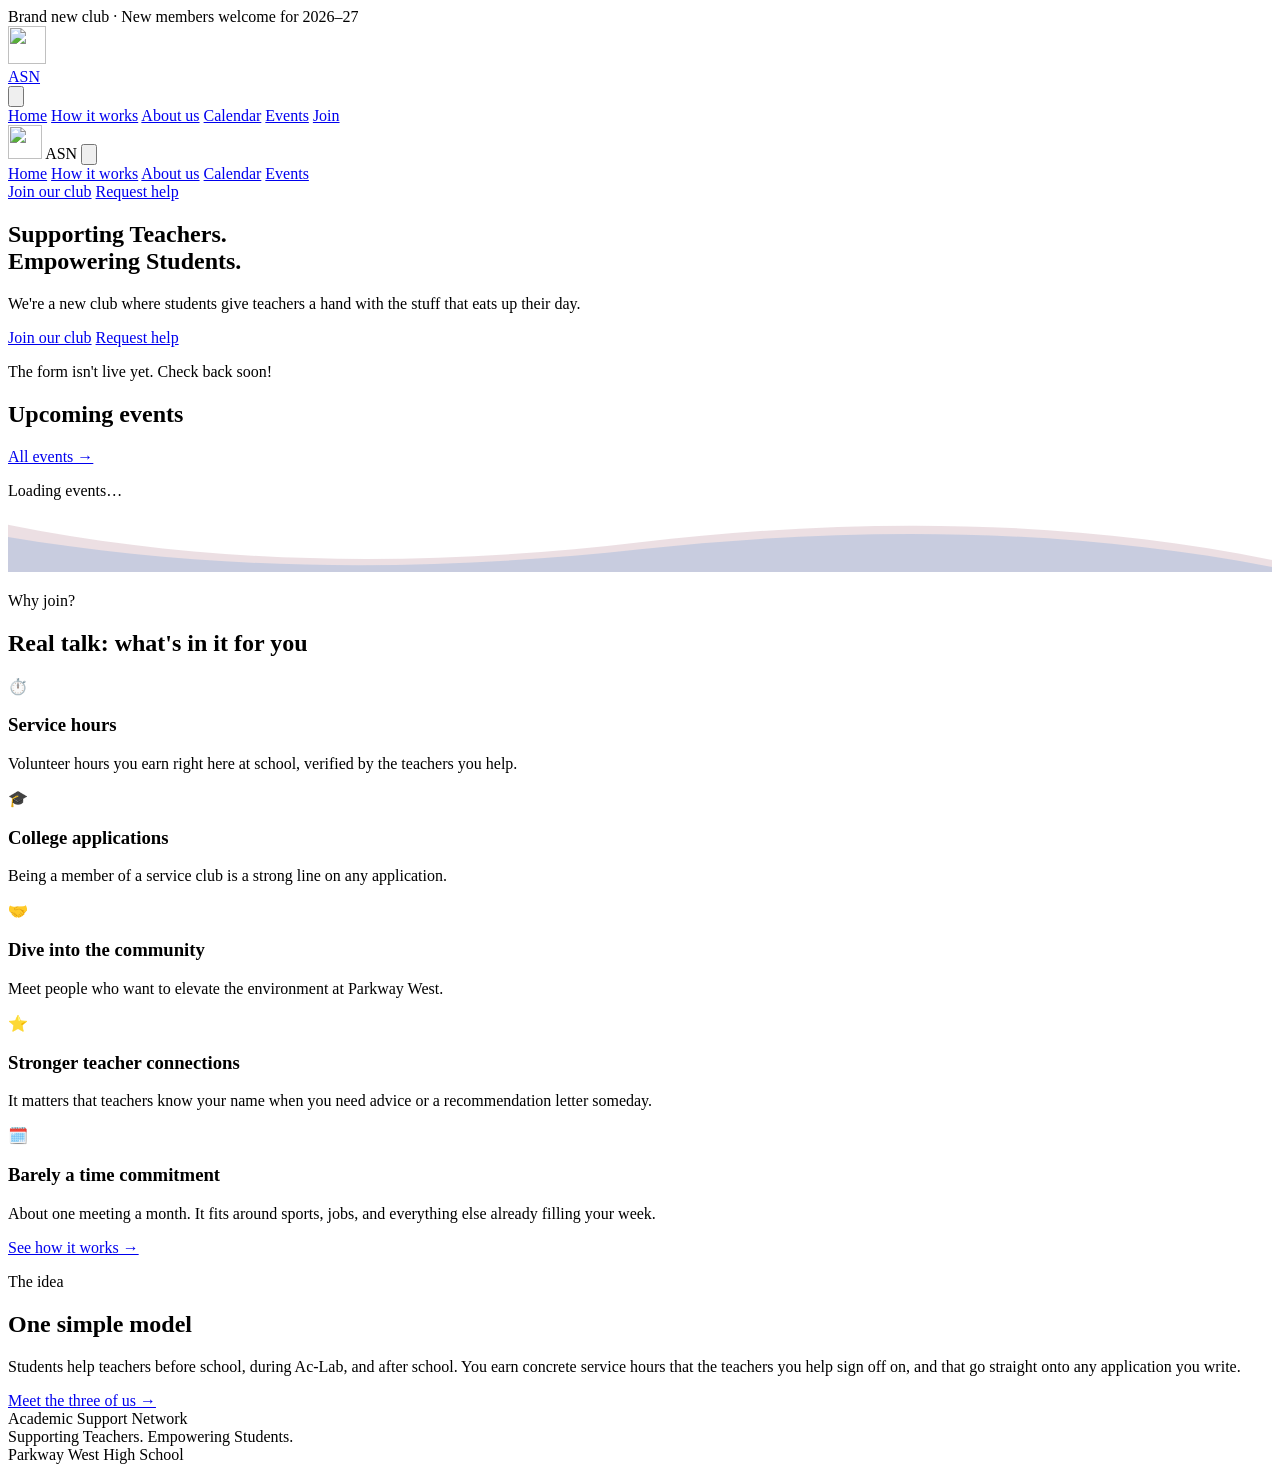
==== index.html @ 444dbb71 "Update index.html" ====
<!DOCTYPE html>
<html lang="en">
<head>
<meta charset="UTF-8">
<meta name="viewport" content="width=device-width, initial-scale=1.0">
<title>ASN — Academic Support Network | Parkway West</title>
<meta name="description" content="ASN is a new student-run club at Parkway West. Help teachers out, earn verified service hours, and build positive relationships with teachers.">
<link rel="icon" type="image/png" href="asn-logo.png">
<link rel="preconnect" href="https://fonts.googleapis.com">
<link rel="preconnect" href="https://fonts.gstatic.com" crossorigin>
<link href="https://fonts.googleapis.com/css2?family=Graduate&family=Public+Sans:ital,wght@0,400;0,500;0,600;0,700;0,800;1,400&display=swap" rel="stylesheet">
<link rel="stylesheet" href="style.css">
<script>document.documentElement.classList.add('js');</script>
<script src="links.js?v=3" defer></script>
<script src="nav.js?v=3" defer></script>
<script src="events.js?v=3" defer></script>
</head>
<body>

<!-- Top Announcement Ribbon -->
<div class="ribbon" role="region" aria-label="Announcement">
  <div class="ribbon-inner">
    <span class="ribbon-text">Brand new club · New members welcome for 2026–27</span>
  </div>
</div>

<!-- Main Header / Navigation -->
<header class="nav">
  <div class="nav-inner">
    <a class="nav-brand" href="/" aria-label="Academic Support Network home">
      <img src="asn-logo.png" alt="" width="38" height="38">
      <div class="brand-text">
        <span class="brand-acronym">ASN</span>
      </div>
    </a>

    <button class="nav-toggle" data-menu-toggle aria-expanded="false" aria-controls="nav-sheet" aria-label="Open menu">
      <svg viewBox="0 0 24 24" fill="none" stroke="currentColor" stroke-width="2" stroke-linecap="round" aria-hidden="true">
        <line x1="3" y1="6" x2="21" y2="6"></line>
        <line x1="3" y1="12" x2="21" y2="12"></line>
        <line x1="3" y1="18" x2="21" y2="18"></line>
      </svg>
    </button>

    <nav class="nav-links" aria-label="Main navigation">
      <a href="/" class="active">Home</a>
      <a href="/ASN/how-it-works">How it works</a>
      <a href="/ASN/about">About us</a>
      <a href="/ASN/calendar">Calendar</a>
      <a href="/ASN/events">Events</a>
      <a class="nav-cta" href="#" data-form="join">Join</a>
    </nav>
  </div>
</header>

<!-- Mobile slide-in menu -->
<div class="nav-scrim" data-menu-scrim></div>
<aside class="nav-sheet" id="nav-sheet" data-menu-sheet aria-hidden="true" aria-label="Menu">
  <div class="nav-sheet-head">
    <span class="nav-brand" aria-hidden="true">
      <img src="asn-logo.png" alt="" width="34" height="34">
      <span class="brand-acronym">ASN</span>
    </span>
    <button class="nav-sheet-close" data-menu-close aria-label="Close menu">
      <svg viewBox="0 0 24 24" fill="none" stroke="currentColor" stroke-width="2" stroke-linecap="round" aria-hidden="true">
        <line x1="18" y1="6" x2="6" y2="18"></line>
        <line x1="6" y1="6" x2="18" y2="18"></line>
      </svg>
    </button>
  </div>
  <div class="nav-sheet-divider"></div>
  <nav class="nav-sheet-links" aria-label="Mobile navigation">
    <a href="/" class="active">Home</a>
    <a href="/ASN/how-it-works">How it works</a>
    <a href="/ASN/about">About us</a>
    <a href="/ASN/calendar">Calendar</a>
    <a href="/ASN/events">Events</a>
  </nav>
  <div class="nav-sheet-cta">
    <a class="btn btn-primary" href="#" data-form="join">Join our club</a>
    <a class="btn btn-secondary" href="#" data-form="request">Request help</a>
  </div>
</aside>

<main>

  <!-- ================= HERO ================= -->
  <section class="hero">
    <div class="hero-container">
      <h1 class="display" data-reveal>Supporting Teachers.<br><span class="l2">Empowering Students.</span></h1>
      <p class="sub" data-reveal>
        We're a new club where students give teachers a hand with the stuff that
        eats up their day.
      </p>
      <div data-reveal>
        <div class="btn-row">
          <a class="btn btn-primary" href="#" data-form="join">Join our club</a>
          <a class="btn btn-secondary" href="#" data-form="request">Request help</a>
        </div>
        <p class="form-note" aria-live="polite">The form isn't live yet. Check back soon!</p>
      </div>

      <!-- ================= UPCOMING EVENTS ================= -->
      <div class="upcoming" data-reveal>
        <div class="upcoming-head">
          <h2>Upcoming events</h2>
          <a class="upcoming-all" href="/ASN/events">All events &rarr;</a>
        </div>
        <div id="upcomingEvents">
          <p class="upcoming-empty">Loading events…</p>
        </div>
      </div>
    </div>
  </section>

  <svg class="horn-divider" viewBox="0 0 1440 64" preserveAspectRatio="none" aria-hidden="true">
    <path d="M0,10 C240,58 480,58 720,30 C960,2 1200,2 1440,50 L1440,64 L0,64 Z" fill="#7B1E3A" opacity="0.14"/>
    <path d="M0,24 C240,64 480,64 720,38 C960,12 1200,12 1440,58 L1440,64 L0,64 Z" fill="#85A9D6" opacity="0.35"/>
  </svg>

  <!-- ================= WHY JOIN ================= -->
  <section id="why-join" class="section-padded">
    <div class="wrap">
      <div class="section-header" data-reveal>
        <p class="section-label">Why join?</p>
        <h2>Real talk: what's in it for you</h2>
      </div>
      <div class="card-grid" data-reveal-group>
        <div class="card" data-reveal>
          <div class="card-icon" aria-hidden="true">⏱️</div>
          <h3>Service hours</h3>
          <p>Volunteer hours you earn right here at school, verified by the teachers you help.</p>
        </div>
        <div class="card" data-reveal>
          <div class="card-icon" aria-hidden="true">🎓</div>
          <h3>College applications</h3>
          <p>Being a member of a service club is a strong line on any application.</p>
        </div>
        <div class="card" data-reveal>
          <div class="card-icon" aria-hidden="true">🤝</div>
          <h3>Dive into the community</h3>
          <p>Meet people who want to elevate the environment at Parkway West.</p>
        </div>
        <div class="card" data-reveal>
          <div class="card-icon" aria-hidden="true">⭐</div>
          <h3>Stronger teacher connections</h3>
          <p>It matters that teachers know your name when you need advice or a recommendation letter someday.</p>
        </div>
        <div class="card" data-reveal>
          <div class="card-icon" aria-hidden="true">🗓️</div>
          <h3>Barely a time commitment</h3>
          <p>About one meeting a month. It fits around sports, jobs, and everything else already filling your week.</p>
        </div>
      </div>
      <div class="center-action" data-reveal>
        <a class="more-link" href="/ASN/how-it-works">See how it works &rarr;</a>
      </div>
    </div>
  </section>

  <!-- ================= QUICK ABOUT ================= -->
  <section class="network">
    <div class="wrap network-content" data-reveal>
      <p class="section-label light">The idea</p>
      <h2>One simple model</h2>
      <p class="section-intro">
        Students help teachers before school, during Ac-Lab, and after school.
        You earn concrete service hours that the teachers you help sign off on,
        and that go straight onto any application you write.
      </p>
      <a class="more-link light-link" href="/ASN/about">Meet the three of us &rarr;</a>
    </div>
  </section>

</main>

<footer>
  <div class="wrap footer-wrap">
    <div>
      <div class="brand">Academic Support Network</div>
      <div class="tagline">Supporting Teachers. Empowering Students.</div>
    </div>
    <div class="footer-meta">Parkway West High School</div>
  </div>
</footer>

</body>
</html>
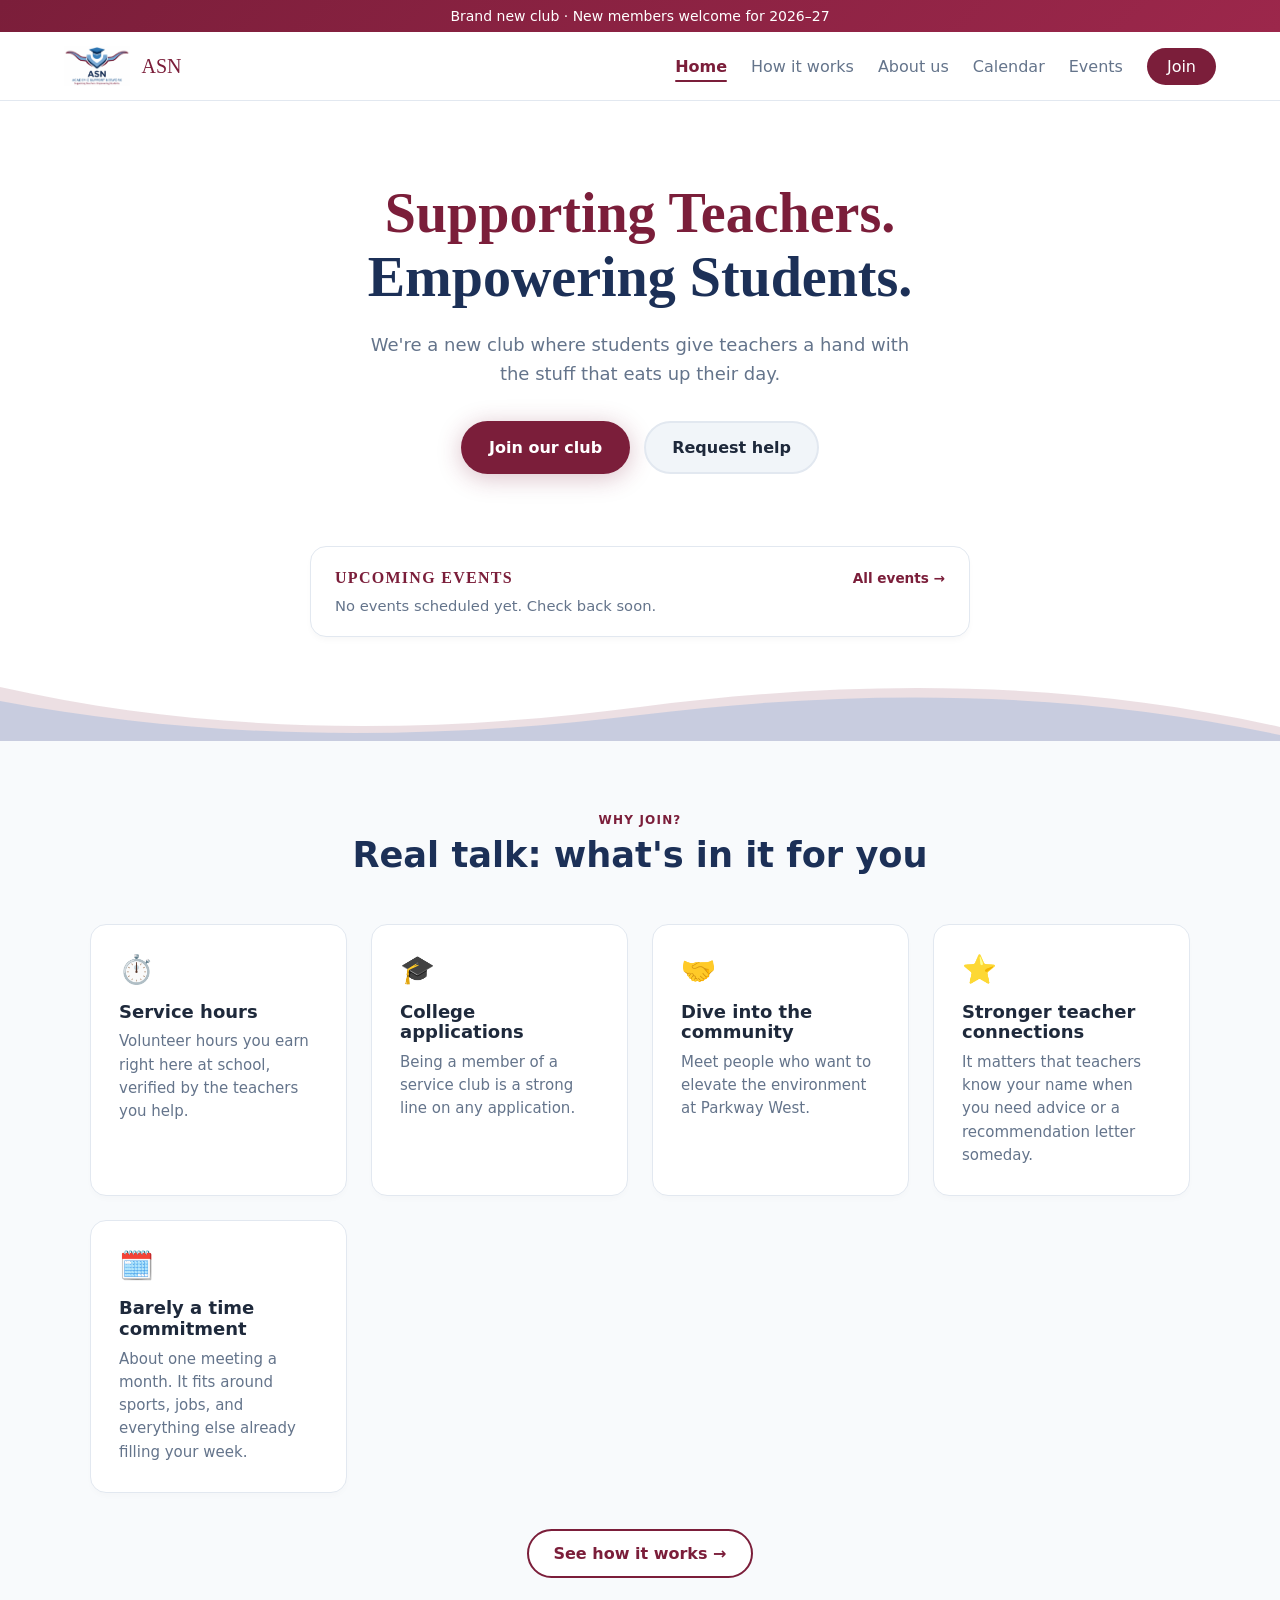
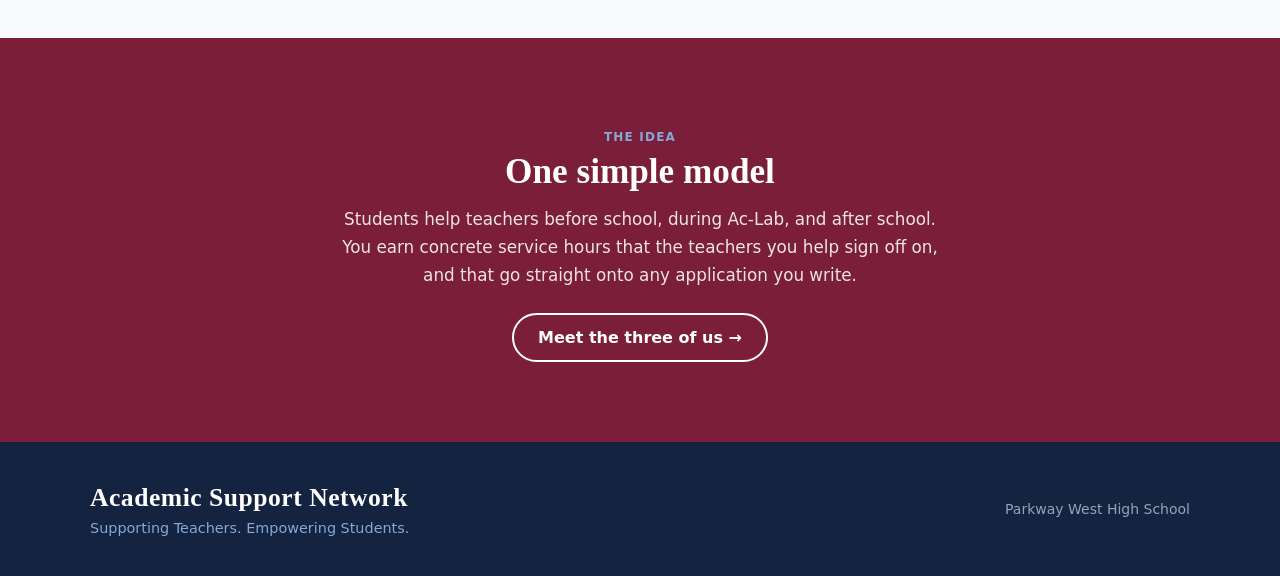
==== commit 4e168126: "Update index.html" ====
--- a/index.html
+++ b/index.html
@@ -1,4 +1,4 @@
-<!DOCTYPE html>
+<!DOCTYPE html> 
 <html lang="en">
 <head>
 <meta charset="UTF-8">
--- a/style.css
+++ b/style.css
@@ -0,0 +1,1209 @@
+/* ==========================================================================
+   ASN — Academic Support Network
+   Shared stylesheet for index / how-it-works / about / calendar
+   ========================================================================== */
+
+:root {
+  --primary: #7B1E3A;
+  --primary-hover: #62172e;
+  --navy: #1C3057;
+  --navy-deep: #14233F;
+  --accent-blue: #85A9D6;
+  --accent-soft: #E3ECF7;
+  --bg-subtle: #f8fafc;
+  --text-main: #1e293b;
+  --text-muted: #64748b;
+  --border-color: #e2e8f0;
+  --radius-lg: 16px;
+  --radius-md: 12px;
+
+  /* Motion — borrowed from the reference design */
+  --ease-out-soft: cubic-bezier(0.22, 1, 0.36, 1);
+  --ease-in-sharp: cubic-bezier(0.55, 0, 1, 0.45);
+}
+
+* { box-sizing: border-box; }
+
+html { scroll-behavior: smooth; }
+
+body {
+  font-family: 'Public Sans', system-ui, sans-serif;
+  color: var(--text-main);
+  background-color: #ffffff;
+  margin: 0;
+  -webkit-font-smoothing: antialiased;
+}
+
+body.menu-open { overflow: hidden; }
+
+h1, h2, h3 { line-height: 1.15; }
+
+a { color: var(--primary); }
+
+:focus-visible {
+  outline: 3px solid var(--accent-blue);
+  outline-offset: 3px;
+  border-radius: 4px;
+}
+
+.wrap {
+  max-width: 1100px;
+  margin: 0 auto;
+}
+
+/* ==========================================================================
+   Reveal-on-scroll motion system
+   Elements fade up 28px on entry, easing and stagger taken from the reference.
+   Only active when JS is on; disabled entirely under reduced-motion.
+   ========================================================================== */
+
+/* Reveal runs as an animation rather than a transition so that, once it
+   finishes, `transform` is released back to the element — otherwise this
+   rule outranks `.card:hover` and the hover lift silently stops working. */
+.js [data-reveal] { opacity: 0; }
+
+.js [data-reveal].is-visible {
+  animation: asn-reveal 0.6s var(--ease-out-soft) var(--reveal-delay, 0s) both;
+}
+
+/* Settled state: no animation, no transform, hover is free again */
+.js [data-reveal].reveal-done {
+  opacity: 1;
+  animation: none;
+}
+
+@keyframes asn-reveal {
+  from { opacity: 0; transform: translateY(28px); }
+  to   { opacity: 1; transform: translateY(0); }
+}
+
+/* Stagger children of a grid or lane group */
+.js [data-reveal-group] > *:nth-child(1) { --reveal-delay: 0s; }
+.js [data-reveal-group] > *:nth-child(2) { --reveal-delay: 0.09s; }
+.js [data-reveal-group] > *:nth-child(3) { --reveal-delay: 0.18s; }
+.js [data-reveal-group] > *:nth-child(4) { --reveal-delay: 0.27s; }
+
+/* Hero uses the reference's slower 0.15s stagger */
+.js .hero [data-reveal]:nth-child(1) { --reveal-delay: 0s; }
+.js .hero [data-reveal]:nth-child(2) { --reveal-delay: 0.15s; }
+.js .hero [data-reveal]:nth-child(3) { --reveal-delay: 0.3s; }
+.js .hero [data-reveal]:nth-child(4) { --reveal-delay: 0.45s; }
+
+@media (prefers-reduced-motion: reduce) {
+  html { scroll-behavior: auto; }
+  .js [data-reveal],
+  .js [data-reveal].is-visible,
+  .js [data-reveal].reveal-done {
+    opacity: 1;
+    transform: none;
+    animation: none;
+  }
+  *, *::before, *::after {
+    animation-duration: 0.001ms !important;
+    animation-iteration-count: 1 !important;
+    transition-duration: 0.001ms !important;
+  }
+}
+
+/* ==========================================================================
+   Announcement ribbon
+   ========================================================================== */
+
+.ribbon {
+  background: linear-gradient(135deg, var(--primary), #9c274b);
+  color: #fff;
+  font-size: 0.875rem;
+  font-weight: 500;
+  text-align: center;
+  padding: 8px 16px;
+}
+.ribbon-inner {
+  max-width: 1100px;
+  margin: 0 auto;
+}
+.ribbon-text { display: inline-block; }
+.ribbon-badge {
+  background: rgba(255, 255, 255, 0.2);
+  padding: 2px 8px;
+  border-radius: 20px;
+  font-size: 0.75rem;
+  margin-right: 6px;
+  text-transform: uppercase;
+  letter-spacing: 0.05em;
+}
+
+/* ==========================================================================
+   Sticky glass nav
+   ========================================================================== */
+
+.nav {
+  position: sticky;
+  top: 0;
+  z-index: 100;
+  background: rgba(255, 255, 255, 0.9);
+  backdrop-filter: blur(12px);
+  border-bottom: 1px solid var(--border-color);
+}
+.nav-inner {
+  max-width: 1200px;
+  margin: 0 auto;
+  padding: 14px 24px;
+  display: flex;
+  align-items: center;
+  justify-content: space-between;
+  gap: 16px;
+}
+.nav-brand {
+  display: flex;
+  align-items: center;
+  gap: 12px;
+  text-decoration: none;
+  font-family: 'Graduate', serif;
+  color: var(--primary);
+  font-size: 1.25rem;
+}
+.nav-brand img {
+  height: 40px;
+  width: auto;
+  mix-blend-mode: multiply;
+}
+.brand-text { display: flex; flex-direction: column; line-height: 1; }
+.brand-acronym { font-family: 'Graduate', serif; font-size: 1.25rem; }
+
+.nav-links {
+  display: flex;
+  align-items: center;
+  gap: 24px;
+}
+.nav-links a {
+  color: var(--text-muted);
+  text-decoration: none;
+  font-weight: 500;
+  transition: color 0.2s ease;
+}
+.nav-links a:hover { color: var(--primary); }
+
+/* Current page indicator */
+.nav-links a.active {
+  color: var(--primary);
+  font-weight: 700;
+  position: relative;
+}
+.nav-links a.active::after {
+  content: "";
+  position: absolute;
+  left: 0;
+  right: 0;
+  bottom: -6px;
+  height: 2px;
+  border-radius: 2px;
+  background: var(--primary);
+}
+
+.nav-cta {
+  background: var(--primary);
+  color: #fff !important;
+  padding: 9px 20px;
+  border-radius: 50px;
+  text-decoration: none;
+  font-weight: 600;
+  transition: transform 0.18s var(--ease-out-soft), box-shadow 0.18s ease, filter 0.18s ease;
+}
+.nav-cta:hover {
+  transform: scale(1.04);
+  filter: brightness(1.08);
+  box-shadow: 0 4px 18px rgba(123, 30, 58, 0.28);
+}
+.nav-cta:active { transform: scale(0.96); }
+.nav-links a.nav-cta.active::after { display: none; }
+
+/* Hamburger — hidden on desktop */
+.nav-toggle {
+  display: none;
+  align-items: center;
+  justify-content: center;
+  width: 42px;
+  height: 42px;
+  padding: 0;
+  border: 1px solid var(--border-color);
+  border-radius: 12px;
+  background: #fff;
+  color: var(--navy);
+  cursor: pointer;
+  transition: transform 0.15s ease, background 0.2s ease;
+}
+.nav-toggle:hover { background: var(--bg-subtle); }
+.nav-toggle:active { transform: scale(0.92); }
+.nav-toggle svg { width: 24px; height: 24px; display: block; }
+
+@media (max-width: 860px) {
+  .nav-links { display: none; }
+  .nav-toggle { display: inline-flex; }
+  .nav-inner { padding: 12px 18px; }
+}
+
+/* ==========================================================================
+   Mobile slide-in sheet  (adapted from the reference design)
+   ========================================================================== */
+
+.nav-scrim {
+  position: fixed;
+  inset: 0;
+  z-index: 190;
+  background: rgba(25, 40, 55, 0.35);
+  backdrop-filter: blur(4px);
+  opacity: 0;
+  pointer-events: none;
+  transition: opacity 0.3s ease;
+}
+.nav-scrim.is-open {
+  opacity: 1;
+  pointer-events: auto;
+}
+
+.nav-sheet {
+  position: fixed;
+  top: 0;
+  right: 0;
+  z-index: 200;
+  width: min(88vw, 360px);
+  height: 100dvh;
+  background: #F5F7FA;
+  box-shadow: -12px 0 48px rgba(25, 40, 55, 0.18);
+  display: flex;
+  flex-direction: column;
+  transform: translateX(100%);
+  visibility: hidden;
+  transition:
+    transform 0.35s var(--ease-in-sharp),
+    visibility 0s linear 0.35s;
+}
+.nav-sheet.is-open {
+  transform: translateX(0);
+  visibility: visible;
+  transition:
+    transform 0.45s var(--ease-out-soft),
+    visibility 0s linear 0s;
+}
+
+.nav-sheet-head {
+  display: flex;
+  align-items: center;
+  justify-content: space-between;
+  padding: 18px 24px;
+}
+.nav-sheet-close {
+  width: 40px;
+  height: 40px;
+  border: none;
+  border-radius: 50%;
+  background: rgba(25, 40, 55, 0.1);
+  color: var(--navy);
+  display: inline-flex;
+  align-items: center;
+  justify-content: center;
+  cursor: pointer;
+  transition: transform 0.15s ease, background 0.2s ease;
+}
+.nav-sheet-close:hover { background: rgba(25, 40, 55, 0.18); }
+.nav-sheet-close:active { transform: scale(0.9); }
+.nav-sheet-close svg { width: 20px; height: 20px; display: block; }
+
+.nav-sheet-divider {
+  height: 1px;
+  background: rgba(25, 40, 55, 0.12);
+  margin: 0 24px;
+}
+
+.nav-sheet-links {
+  display: flex;
+  flex-direction: column;
+  gap: 4px;
+  padding: 18px 16px;
+}
+.nav-sheet-links a {
+  font-size: 1.1rem;
+  font-weight: 600;
+  color: var(--navy);
+  text-decoration: none;
+  padding: 12px 14px;
+  border-radius: 12px;
+  transition: background 0.2s ease;
+
+  /* staggered entrance from the right */
+  opacity: 0;
+  transform: translateX(24px);
+}
+.nav-sheet-links a:hover { background: rgba(25, 40, 55, 0.08); }
+.nav-sheet-links a.active { color: var(--primary); }
+
+.nav-sheet.is-open .nav-sheet-links a {
+  opacity: 1;
+  transform: translateX(0);
+  transition:
+    opacity 0.4s var(--ease-out-soft),
+    transform 0.4s var(--ease-out-soft);
+}
+.nav-sheet.is-open .nav-sheet-links a:nth-child(1) { transition-delay: 0.18s; }
+.nav-sheet.is-open .nav-sheet-links a:nth-child(2) { transition-delay: 0.25s; }
+.nav-sheet.is-open .nav-sheet-links a:nth-child(3) { transition-delay: 0.32s; }
+.nav-sheet.is-open .nav-sheet-links a:nth-child(4) { transition-delay: 0.39s; }
+.nav-sheet.is-open .nav-sheet-links a:nth-child(5) { transition-delay: 0.46s; }
+
+.nav-sheet-cta {
+  margin-top: auto;
+  display: flex;
+  flex-direction: column;
+  gap: 10px;
+  padding: 20px 24px calc(24px + env(safe-area-inset-bottom));
+}
+.nav-sheet-cta .btn {
+  width: 100%;
+  text-align: center;
+  padding: 14px 20px;
+  font-size: 0.95rem;
+}
+
+@media (prefers-reduced-motion: reduce) {
+  .nav-sheet-links a { opacity: 1; transform: none; }
+}
+
+/* ==========================================================================
+   Hero
+   ========================================================================== */
+
+.hero {
+  padding: 80px 24px 40px;
+  text-align: center;
+  max-width: 800px;
+  margin: 0 auto;
+}
+.hero-container { max-width: 660px; margin: 0 auto; }
+
+.hero img.logo {
+  width: min(320px, 72vw);
+  height: auto;
+  margin: 0 auto 8px;
+  display: block;
+  mix-blend-mode: multiply;
+}
+
+.hero-badge-wrapper {
+  display: inline-flex;
+  align-items: center;
+  background: #f1f5f9;
+  border: 1px solid var(--border-color);
+  padding: 6px 14px;
+  border-radius: 30px;
+  margin-bottom: 24px;
+}
+.eyebrow {
+  display: inline-flex;
+  align-items: center;
+  font-size: 0.8rem;
+  font-weight: 700;
+  letter-spacing: 0.08em;
+  text-transform: uppercase;
+  color: var(--primary);
+}
+.pulse-dot {
+  width: 8px;
+  height: 8px;
+  background-color: #10b981;
+  border-radius: 50%;
+  display: inline-block;
+  margin-right: 8px;
+  box-shadow: 0 0 0 0 rgba(16, 185, 129, 0.4);
+  animation: pulse 2s infinite;
+}
+@keyframes pulse {
+  0%   { transform: scale(0.95); box-shadow: 0 0 0 0 rgba(16, 185, 129, 0.7); }
+  70%  { transform: scale(1);    box-shadow: 0 0 0 6px rgba(16, 185, 129, 0); }
+  100% { transform: scale(0.95); box-shadow: 0 0 0 0 rgba(16, 185, 129, 0); }
+}
+
+.display {
+  font-family: 'Graduate', serif;
+  font-size: clamp(2rem, 5vw, 3.5rem);
+  color: var(--primary);
+  line-height: 1.15;
+  margin: 0 0 20px;
+}
+.display .l2 { color: var(--navy); }
+
+.sub {
+  font-size: 1.125rem;
+  color: var(--text-muted);
+  line-height: 1.65;
+  margin: 0 auto 32px;
+  max-width: 560px;
+}
+
+/* ==========================================================================
+   Buttons
+   ========================================================================== */
+
+.btn-row {
+  display: flex;
+  gap: 14px;
+  justify-content: center;
+  flex-wrap: wrap;
+  margin-bottom: 12px;
+}
+.btn {
+  display: inline-block;
+  padding: 15px 26px;
+  border-radius: 50px;
+  font-weight: 700;
+  text-decoration: none;
+  border: 2px solid transparent;
+  cursor: pointer;
+  transition:
+    transform 0.18s var(--ease-out-soft),
+    box-shadow 0.18s ease,
+    filter 0.18s ease,
+    background-color 0.2s ease;
+}
+.btn:hover { transform: scale(1.04); filter: brightness(1.08); }
+.btn:active { transform: scale(0.96); }
+
+.btn-primary {
+  background: var(--primary);
+  color: #fff;
+  box-shadow: 0 4px 24px rgba(123, 30, 58, 0.28);
+}
+.btn-primary:hover { box-shadow: 0 8px 30px rgba(123, 30, 58, 0.34); }
+
+.btn-secondary {
+  background: #f1f5f9;
+  color: var(--text-main);
+  border-color: var(--border-color);
+}
+.btn-secondary:hover { background: #e8edf4; }
+
+.form-note {
+  font-size: 0.8125rem;
+  color: var(--text-muted);
+  margin-top: 8px;
+  min-height: 1.2em;
+  visibility: hidden;
+}
+.form-note.show { visibility: visible; }
+
+/* ==========================================================================
+   Page header (subpages)
+   ========================================================================== */
+
+.page-head {
+  text-align: center;
+  padding: 64px 24px 20px;
+  background:
+    radial-gradient(ellipse 900px 380px at 50% -60px, var(--accent-soft) 0%, transparent 70%),
+    #ffffff;
+}
+.page-head h1 {
+  font-family: 'Graduate', serif;
+  font-size: clamp(1.6rem, 4vw, 2.5rem);
+  color: var(--primary);
+  margin: 0;
+}
+.page-head p {
+  max-width: 600px;
+  margin: 14px auto 0;
+  color: var(--text-muted);
+  line-height: 1.65;
+}
+
+.horn-divider {
+  display: block;
+  width: 100%;
+  height: 64px;
+}
+
+/* ==========================================================================
+   Sections / cards
+   ========================================================================== */
+
+section { padding: 64px 0; }
+.section-padded {
+  padding: 60px 24px;
+  background-color: var(--bg-subtle);
+}
+.section-header { text-align: center; margin-bottom: 48px; }
+.section-label {
+  text-transform: uppercase;
+  font-size: 0.75rem;
+  letter-spacing: 0.1em;
+  color: var(--primary);
+  font-weight: 700;
+  margin-bottom: 8px;
+}
+section h2 {
+  font-size: clamp(1.5rem, 3.2vw, 2.2rem);
+  margin: 0 0 14px;
+  color: var(--navy);
+}
+.section-intro {
+  max-width: 620px;
+  margin: 0 auto 24px;
+  font-size: 1.05rem;
+  color: var(--text-muted);
+  line-height: 1.65;
+}
+
+.card-grid {
+  display: grid;
+  grid-template-columns: repeat(auto-fit, minmax(240px, 1fr));
+  gap: 24px;
+  margin-bottom: 36px;
+}
+.card {
+  background: #ffffff;
+  padding: 28px;
+  border-radius: var(--radius-lg);
+  border: 1px solid var(--border-color);
+  box-shadow: 0 4px 6px -1px rgba(0, 0, 0, 0.02);
+  transition:
+    transform 0.25s var(--ease-out-soft),
+    box-shadow 0.25s ease,
+    border-color 0.25s ease;
+}
+.card:hover {
+  transform: translateY(-6px);
+  box-shadow: 0 14px 28px -8px rgba(25, 40, 55, 0.14);
+  border-color: var(--accent-blue);
+}
+.card-icon { font-size: 1.75rem; margin-bottom: 16px; }
+.card h3 { font-size: 1.125rem; margin: 0 0 8px; color: var(--text-main); }
+.card p { color: var(--text-muted); font-size: 0.9375rem; margin: 0; line-height: 1.55; }
+
+.center-action { text-align: center; }
+
+/* Reads as a button, not a text link */
+.more-link {
+  display: inline-block;
+  padding: 13px 24px;
+  border-radius: 50px;
+  border: 2px solid var(--primary);
+  background: #fff;
+  color: var(--primary);
+  font-weight: 700;
+  text-decoration: none;
+  transition:
+    transform 0.18s var(--ease-out-soft),
+    background-color 0.2s ease,
+    color 0.2s ease,
+    box-shadow 0.2s ease;
+}
+.more-link:hover {
+  background: var(--primary);
+  color: #fff;
+  transform: scale(1.04);
+  box-shadow: 0 6px 20px rgba(123, 30, 58, 0.26);
+}
+.more-link:active { transform: scale(0.96); }
+
+/* On the dark maroon band, invert it */
+.more-link.light-link {
+  border-color: #fff;
+  background: transparent;
+  color: #fff;
+}
+.more-link.light-link:hover {
+  background: #fff;
+  color: var(--primary);
+  box-shadow: 0 6px 20px rgba(0, 0, 0, 0.22);
+}
+
+/* ==========================================================================
+   Network / two-lane section
+   ========================================================================== */
+
+.network {
+  background: var(--primary);
+  color: #fff;
+  padding: 80px 24px;
+  text-align: center;
+}
+.network h2 { font-family: 'Graduate', serif; color: #fff; }
+.network .section-label,
+.network .section-label.light { color: var(--accent-blue); }
+.network .section-intro { color: rgba(255, 255, 255, 0.88); }
+.network-content { max-width: 720px; }
+.light-link { color: var(--accent-blue); }
+
+.lanes {
+  display: grid;
+  grid-template-columns: 1fr 1fr;
+  gap: 22px;
+  text-align: left;
+  margin-top: 36px;
+}
+@media (max-width: 760px) { .lanes { grid-template-columns: 1fr; } }
+
+.lane {
+  background: rgba(255, 255, 255, 0.07);
+  border: 1px solid rgba(255, 255, 255, 0.16);
+  border-radius: var(--radius-lg);
+  padding: 30px 26px;
+  transition: transform 0.25s var(--ease-out-soft), background 0.25s ease;
+}
+.lane:hover { transform: translateY(-4px); background: rgba(255, 255, 255, 0.11); }
+.lane h3 {
+  font-family: 'Graduate', serif;
+  font-size: 1.05rem;
+  letter-spacing: 0.06em;
+  color: #fff;
+  margin: 0 0 20px;
+  padding-bottom: 14px;
+  border-bottom: 1px solid rgba(255, 255, 255, 0.18);
+}
+.lane h3 .arrow { color: var(--accent-blue); }
+.lane.teachers h3 .arrow { color: #F0B7C6; }
+
+.step { display: flex; gap: 14px; margin-bottom: 18px; }
+.step:last-child { margin-bottom: 0; }
+.step-num {
+  flex: none;
+  width: 30px;
+  height: 30px;
+  border-radius: 50%;
+  display: grid;
+  place-items: center;
+  font-weight: 800;
+  font-size: 0.85rem;
+  background: var(--accent-blue);
+  color: var(--navy-deep);
+}
+.lane.teachers .step-num { background: #F0B7C6; color: #5E152C; }
+.step p { font-size: 0.95rem; color: rgba(255, 255, 255, 0.85); margin: 0; line-height: 1.55; }
+.step p strong { color: #fff; }
+
+/* ==========================================================================
+   About page
+   ========================================================================== */
+
+.about .wrap {
+  display: grid;
+  grid-template-columns: 1.1fr 0.9fr;
+  gap: 48px;
+  align-items: center;
+  padding: 0 24px;
+}
+@media (max-width: 820px) { .about .wrap { grid-template-columns: 1fr; gap: 32px; } }
+
+.about p { color: var(--text-muted); margin: 0 0 16px; line-height: 1.7; }
+.about blockquote {
+  border-left: 4px solid var(--primary);
+  padding: 6px 0 6px 20px;
+  font-size: 1.15rem;
+  font-weight: 600;
+  color: var(--navy);
+  margin: 24px 0 0;
+}
+
+.about-panel {
+  background: var(--accent-soft);
+  border-radius: var(--radius-lg);
+  padding: 34px 30px;
+}
+.about-panel h3 {
+  font-family: 'Graduate', serif;
+  font-size: 0.95rem;
+  letter-spacing: 0.08em;
+  color: var(--navy);
+  margin: 0 0 18px;
+}
+.fact { display: flex; gap: 12px; margin-bottom: 14px; font-size: 0.95rem; }
+.fact:last-child { margin-bottom: 0; }
+.fact .dot {
+  flex: none;
+  width: 10px;
+  height: 10px;
+  border-radius: 50%;
+  margin-top: 7px;
+  background: var(--primary);
+}
+.fact:nth-child(odd) .dot { background: var(--accent-blue); }
+
+/* Founders */
+.founders { background: var(--bg-subtle); padding: 64px 24px; }
+.founder-grid {
+  display: grid;
+  grid-template-columns: repeat(auto-fit, minmax(260px, 1fr));
+  gap: 20px;
+}
+.founder {
+  background: #fff;
+  border: 1px solid var(--border-color);
+  border-radius: var(--radius-lg);
+  padding: 30px 26px;
+  display: flex;
+  flex-direction: column;
+  transition: transform 0.25s var(--ease-out-soft), box-shadow 0.25s ease;
+}
+.founder:hover {
+  transform: translateY(-6px);
+  box-shadow: 0 14px 28px -8px rgba(25, 40, 55, 0.14);
+}
+.founder .initials {
+  font-family: 'Graduate', serif;
+  width: 58px;
+  height: 58px;
+  border-radius: 50%;
+  display: grid;
+  place-items: center;
+  font-size: 1.15rem;
+  color: #fff;
+  background: var(--navy);
+  margin-bottom: 16px;
+}
+.founder:nth-child(2) .initials { background: var(--primary); }
+.founder:nth-child(3) .initials { background: #2E6DB4; }
+.founder h3 { font-size: 1.15rem; margin: 0; color: var(--navy); }
+.founder .role {
+  font-size: 0.8rem;
+  font-weight: 700;
+  letter-spacing: 0.08em;
+  text-transform: uppercase;
+  color: var(--primary);
+  margin: 4px 0 12px;
+}
+.founder p { font-size: 0.93rem; color: var(--text-muted); margin: 0; line-height: 1.6; }
+.founder .motto {
+  padding-top: 16px;
+  font-style: italic;
+  font-size: 0.92rem;
+  color: var(--navy);
+  border-top: 1px dashed var(--border-color);
+  margin-top: auto;
+}
+
+/* ==========================================================================
+   FAQ
+   ========================================================================== */
+
+.faq { padding: 64px 24px; }
+.faq .wrap { max-width: 820px; }
+.faq details {
+  border: 1px solid var(--border-color);
+  border-radius: var(--radius-md);
+  background: #fff;
+  margin-bottom: 12px;
+  overflow: hidden;
+  transition: border-color 0.2s ease, box-shadow 0.2s ease;
+}
+.faq details[open] {
+  border-color: var(--accent-blue);
+  box-shadow: 0 8px 20px -10px rgba(25, 40, 55, 0.18);
+}
+.faq summary {
+  cursor: pointer;
+  font-weight: 700;
+  padding: 18px 22px;
+  color: var(--navy);
+  list-style: none;
+  display: flex;
+  justify-content: space-between;
+  align-items: center;
+  gap: 12px;
+}
+.faq summary::-webkit-details-marker { display: none; }
+.faq summary::after {
+  content: "+";
+  font-family: 'Graduate', serif;
+  color: var(--primary);
+  font-size: 1.2rem;
+  flex: none;
+  transition: transform 0.25s var(--ease-out-soft);
+}
+.faq details[open] summary::after { content: "–"; transform: rotate(180deg); }
+.faq details p {
+  padding: 0 22px 18px;
+  color: var(--text-muted);
+  font-size: 0.96rem;
+  margin: 0;
+  line-height: 1.65;
+}
+
+/* ==========================================================================
+   Upcoming events strip (homepage)
+   ========================================================================== */
+
+.upcoming {
+  margin-top: 44px;
+  text-align: left;
+  background: #fff;
+  border: 1px solid var(--border-color);
+  border-radius: var(--radius-lg);
+  padding: 22px 24px;
+  box-shadow: 0 4px 6px -1px rgba(0, 0, 0, 0.03);
+}
+.upcoming-head {
+  display: flex;
+  align-items: baseline;
+  justify-content: space-between;
+  gap: 12px;
+  margin-bottom: 6px;
+}
+.upcoming-head h2 {
+  font-family: 'Graduate', serif;
+  font-size: 1rem;
+  letter-spacing: 0.08em;
+  text-transform: uppercase;
+  color: var(--primary);
+  margin: 0;
+}
+.upcoming-all {
+  font-size: 0.85rem;
+  font-weight: 700;
+  color: var(--primary);
+  text-decoration: none;
+  white-space: nowrap;
+}
+.upcoming-all:hover { text-decoration: underline; }
+
+.upcoming-row {
+  display: flex;
+  align-items: center;
+  justify-content: space-between;
+  gap: 16px;
+  padding: 14px 0;
+  border-bottom: 1px solid var(--border-color);
+}
+.upcoming-row:last-child { border-bottom: none; padding-bottom: 0; }
+.upcoming-name {
+  display: block;
+  font-weight: 700;
+  color: var(--navy);
+  font-size: 1rem;
+}
+.upcoming-when {
+  display: block;
+  font-size: 0.88rem;
+  color: var(--text-muted);
+  margin-top: 2px;
+}
+.upcoming-link {
+  flex: none;
+  font-size: 0.85rem;
+  font-weight: 700;
+  color: var(--primary);
+  text-decoration: none;
+  border: 2px solid var(--primary);
+  border-radius: 50px;
+  padding: 7px 16px;
+  transition: background-color 0.18s ease, color 0.18s ease, transform 0.18s var(--ease-out-soft);
+}
+.upcoming-link:hover { background: var(--primary); color: #fff; transform: scale(1.04); }
+.upcoming-link:active { transform: scale(0.96); }
+
+.upcoming-empty {
+  color: var(--text-muted);
+  font-size: 0.92rem;
+  margin: 10px 0 0;
+}
+
+@media (max-width: 560px) {
+  .upcoming-row { flex-direction: column; align-items: flex-start; gap: 10px; }
+}
+
+/* ==========================================================================
+   Events page
+   ========================================================================== */
+
+.events-section { padding: 40px 24px 80px; }
+.events-toolbar {
+  display: flex;
+  align-items: center;
+  justify-content: space-between;
+  gap: 16px;
+  flex-wrap: wrap;
+  margin-bottom: 20px;
+}
+.events-toolbar .section-label { margin: 0; }
+
+.events-notice {
+  border-radius: 8px;
+  padding: 0.8rem 1rem;
+  margin-bottom: 16px;
+  font-size: 0.88rem;
+  line-height: 1.5;
+  background: #FEF2F2;
+  border: 1px solid #FCA5A5;
+  border-left: 4px solid #DC2626;
+  color: #7F1D1D;
+}
+.events-notice.ok   { background: #F0FDF4; border-color: #86EFAC; border-left-color: #15803D; color: #14532D; }
+.events-notice.busy { background: var(--bg-subtle); border-color: var(--border-color); border-left-color: var(--accent-blue); color: var(--text-muted); }
+
+.event-card {
+  background: #fff;
+  border: 1px solid var(--border-color);
+  border-left: 4px solid var(--primary);
+  border-radius: var(--radius-lg);
+  padding: 24px 26px;
+  margin-bottom: 16px;
+  transition: box-shadow 0.25s ease, border-color 0.25s ease;
+}
+.event-card:hover { box-shadow: 0 10px 24px -12px rgba(25, 40, 55, 0.2); }
+.event-card.is-past { border-left-color: var(--border-color); opacity: 0.72; }
+.event-card.is-target {
+  border-color: var(--accent-blue);
+  box-shadow: 0 0 0 4px rgba(133, 169, 214, 0.28);
+}
+
+.event-card-head {
+  display: flex;
+  align-items: center;
+  gap: 10px;
+  flex-wrap: wrap;
+}
+.event-card-head h3 { font-size: 1.15rem; color: var(--navy); margin: 0; }
+.event-past-tag {
+  font-size: 0.68rem;
+  font-weight: 700;
+  letter-spacing: 0.06em;
+  text-transform: uppercase;
+  color: var(--text-muted);
+  background: var(--bg-subtle);
+  border: 1px solid var(--border-color);
+  border-radius: 999px;
+  padding: 2px 9px;
+}
+.event-meta {
+  font-size: 0.9rem;
+  color: var(--primary);
+  font-weight: 600;
+  margin: 6px 0 0;
+}
+.event-desc {
+  font-size: 0.95rem;
+  color: var(--text-muted);
+  line-height: 1.6;
+  margin: 12px 0 0;
+}
+.event-delete {
+  margin-top: 16px;
+  background: none;
+  border: 1px solid var(--border-color);
+  color: var(--text-muted);
+  border-radius: 8px;
+  padding: 6px 12px;
+  font-size: 0.8rem;
+  font-weight: 600;
+  cursor: pointer;
+  transition: color 0.2s ease, border-color 0.2s ease;
+}
+.event-delete:hover { color: #DC2626; border-color: #FCA5A5; }
+
+.events-empty {
+  background: var(--bg-subtle);
+  border: 1px dashed var(--border-color);
+  border-radius: var(--radius-lg);
+  padding: 48px 24px;
+  text-align: center;
+}
+.events-empty h3 { font-family: 'Graduate', serif; color: var(--navy); margin: 0 0 8px; }
+.events-empty p { color: var(--text-muted); margin: 0; }
+
+/* ==========================================================================
+   Modal + form controls (shared by the events page)
+   ========================================================================== */
+
+.btn-add-event {
+  background-color: var(--primary);
+  color: #fff;
+  border: none;
+  padding: 0.62rem 1.2rem;
+  border-radius: 50px;
+  font-weight: 700;
+  font-size: 0.9rem;
+  cursor: pointer;
+  transition: transform 0.18s var(--ease-out-soft), filter 0.18s ease, box-shadow 0.18s ease;
+}
+.btn-add-event:hover { transform: scale(1.04); filter: brightness(1.08); box-shadow: 0 4px 18px rgba(123, 30, 58, 0.28); }
+.btn-add-event:active { transform: scale(0.96); }
+
+.modal-overlay {
+  position: fixed;
+  inset: 0;
+  background: rgba(0, 0, 0, 0.4);
+  display: flex;
+  align-items: center;
+  justify-content: center;
+  z-index: 2000;
+  opacity: 0;
+  pointer-events: none;
+  transition: opacity 0.2s ease;
+  padding: 20px;
+}
+.modal-overlay.active { opacity: 1; pointer-events: auto; }
+.modal-card {
+  background: #fff;
+  border-radius: 12px;
+  width: 100%;
+  max-width: 480px;
+  max-height: 90vh;
+  overflow-y: auto;
+  padding: 1.5rem;
+  box-shadow: 0 20px 25px -5px rgba(0, 0, 0, 0.1);
+}
+.modal-header {
+  display: flex;
+  justify-content: space-between;
+  align-items: center;
+  margin-bottom: 1rem;
+}
+.modal-header h3 { margin: 0; font-size: 1.25rem; color: var(--navy); }
+.close-modal {
+  background: none;
+  border: none;
+  font-size: 1.35rem;
+  cursor: pointer;
+  color: var(--text-muted);
+  line-height: 1;
+}
+.form-group { margin-bottom: 1rem; }
+.form-row { display: flex; gap: 0.75rem; }
+.form-row .form-group { flex: 1; }
+.form-group label {
+  display: block;
+  font-size: 0.85rem;
+  font-weight: 600;
+  color: var(--navy);
+  margin-bottom: 0.35rem;
+}
+.form-group input,
+.form-group select,
+.form-group textarea {
+  width: 100%;
+  padding: 0.55rem;
+  border: 1px solid var(--border-color);
+  border-radius: 6px;
+  font-family: inherit;
+  font-size: 0.9rem;
+}
+.form-group textarea { resize: vertical; min-height: 72px; }
+.modal-actions {
+  display: flex;
+  justify-content: space-between;
+  align-items: center;
+  margin-top: 1.25rem;
+}
+.modal-actions-right { display: flex; gap: 0.5rem; }
+.btn-cancel {
+  background: #F3F4F6;
+  border: none;
+  padding: 0.55rem 1rem;
+  border-radius: 6px;
+  font-weight: 600;
+  cursor: pointer;
+  color: var(--navy);
+}
+.btn-submit {
+  background: var(--primary);
+  color: #fff;
+  border: none;
+  padding: 0.55rem 1rem;
+  border-radius: 6px;
+  font-weight: 600;
+  cursor: pointer;
+}
+.btn-submit:disabled { opacity: 0.6; cursor: default; }
+.save-status { font-size: 0.8rem; margin-top: 0.75rem; min-height: 1.1em; }
+.save-status.ok   { color: #15803D; }
+.save-status.err  { color: #DC2626; }
+.save-status.busy { color: var(--text-muted); }
+
+@media (max-width: 560px) {
+  .form-row { flex-direction: column; gap: 0; }
+}
+
+/* ==========================================================================
+   Coming soon
+   ========================================================================== */
+
+.coming-soon {
+  text-align: center;
+  padding: 40px 24px 96px;
+}
+.coming-soon-label {
+  display: inline-block;
+  font-family: 'Graduate', serif;
+  font-size: 0.8rem;
+  letter-spacing: 0.14em;
+  text-transform: uppercase;
+  color: var(--primary);
+  background: #F6E9ED;
+  border-radius: 999px;
+  padding: 7px 18px;
+  margin-bottom: 18px;
+}
+.coming-soon h2 {
+  font-family: 'Graduate', serif;
+  color: var(--navy);
+  margin-bottom: 14px;
+}
+.coming-soon-text {
+  max-width: 520px;
+  margin: 0 auto 32px;
+  color: var(--text-muted);
+  font-size: 1.05rem;
+  line-height: 1.65;
+}
+.coming-soon .btn-row { align-items: center; }
+
+/* ==========================================================================
+   Final CTA
+   ========================================================================== */
+
+.final-cta { padding: 80px 24px; text-align: center; }
+.cta-card-wrapper {
+  background: linear-gradient(135deg, #f8fafc, #edf2f7);
+  border: 1px solid var(--border-color);
+  border-radius: var(--radius-lg);
+  padding: 48px 24px;
+}
+.final-cta h2 {
+  font-family: 'Graduate', serif;
+  font-size: clamp(1.5rem, 3vw, 2.25rem);
+  color: var(--primary);
+  margin-bottom: 12px;
+}
+.final-cta p {
+  color: var(--text-muted);
+  max-width: 550px;
+  margin: 0 auto 32px;
+  line-height: 1.65;
+}
+
+/* ==========================================================================
+   Footer
+   ========================================================================== */
+
+footer {
+  background: var(--navy-deep);
+  color: #94a3b8;
+  padding: 40px 24px;
+  font-size: 0.875rem;
+}
+footer .wrap,
+.footer-wrap {
+  display: flex;
+  justify-content: space-between;
+  align-items: center;
+  flex-wrap: wrap;
+  gap: 16px;
+}
+footer .brand {
+  color: #fff;
+  font-family: 'Graduate', serif;
+  font-weight: 600;
+  font-size: clamp(1.25rem, 2.4vw, 1.6rem);
+  letter-spacing: 0.02em;
+  line-height: 1.25;
+  margin-bottom: 6px;
+}
+footer .tagline { font-size: 0.9rem; color: var(--accent-blue); }
+.footer-meta { color: #94a3b8; }
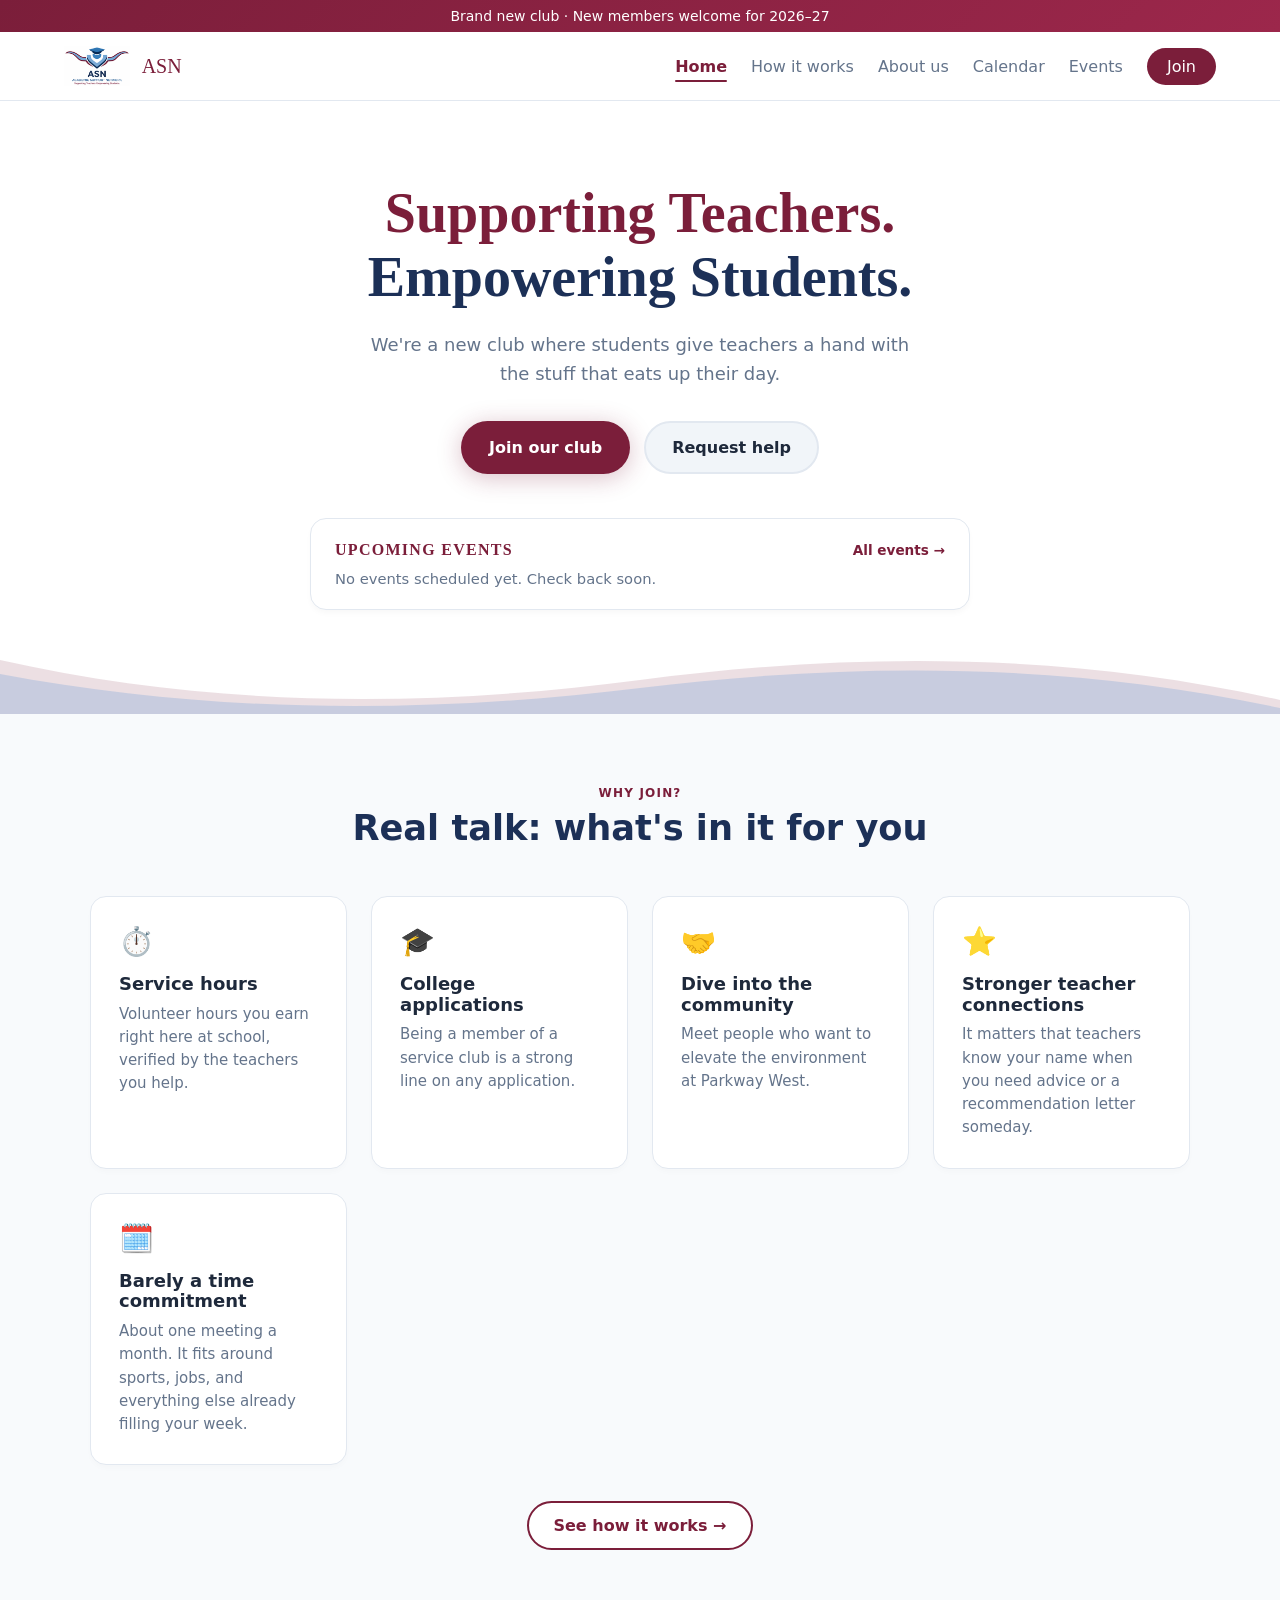
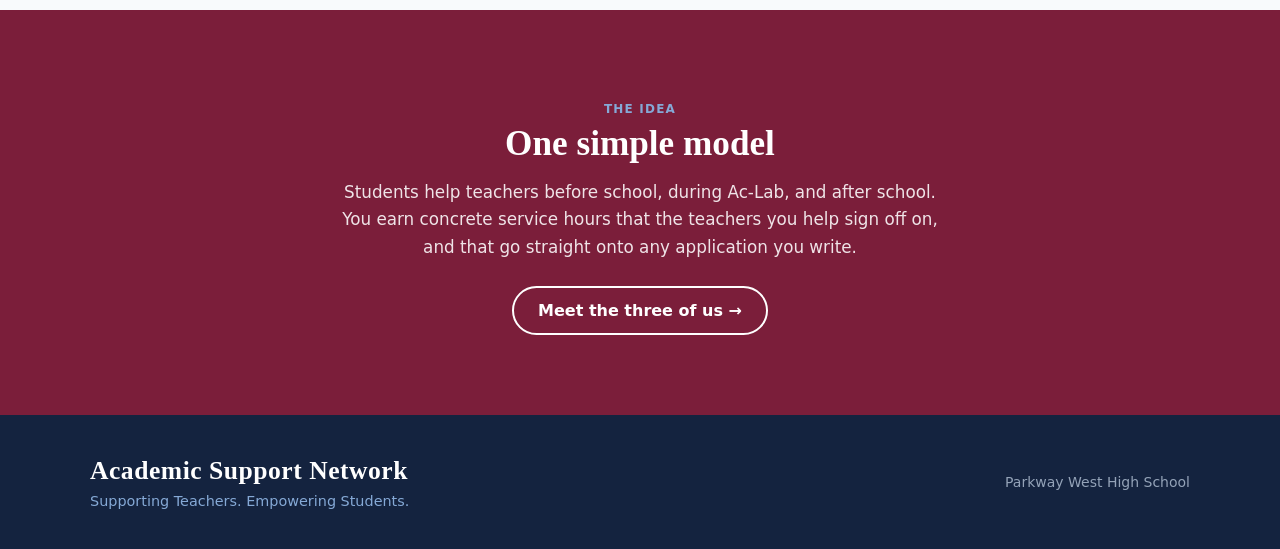
==== commit c025ca93: "Add files via upload" ====
--- a/index.html
+++ b/index.html
@@ -1,4 +1,4 @@
-<!DOCTYPE html> 
+<!DOCTYPE html>
 <html lang="en">
 <head>
 <meta charset="UTF-8">
@@ -9,11 +9,11 @@
 <link rel="preconnect" href="https://fonts.googleapis.com">
 <link rel="preconnect" href="https://fonts.gstatic.com" crossorigin>
 <link href="https://fonts.googleapis.com/css2?family=Graduate&family=Public+Sans:ital,wght@0,400;0,500;0,600;0,700;0,800;1,400&display=swap" rel="stylesheet">
-<link rel="stylesheet" href="style.css">
+<link rel="stylesheet" href="style.css?v=6">
 <script>document.documentElement.classList.add('js');</script>
-<script src="links.js?v=3" defer></script>
-<script src="nav.js?v=3" defer></script>
-<script src="events.js?v=3" defer></script>
+<script src="links.js?v=6" defer></script>
+<script src="nav.js?v=6" defer></script>
+<script src="events.js?v=6" defer></script>
 </head>
 <body>
 
@@ -27,7 +27,7 @@
 <!-- Main Header / Navigation -->
 <header class="nav">
   <div class="nav-inner">
-    <a class="nav-brand" href="/" aria-label="Academic Support Network home">
+    <a class="nav-brand" href="index.html" aria-label="Academic Support Network home">
       <img src="asn-logo.png" alt="" width="38" height="38">
       <div class="brand-text">
         <span class="brand-acronym">ASN</span>
@@ -43,11 +43,11 @@
     </button>
 
     <nav class="nav-links" aria-label="Main navigation">
-      <a href="/" class="active">Home</a>
-      <a href="/ASN/how-it-works">How it works</a>
-      <a href="/ASN/about">About us</a>
-      <a href="/ASN/calendar">Calendar</a>
-      <a href="/ASN/events">Events</a>
+      <a href="index.html" class="active">Home</a>
+      <a href="how-it-works.html">How it works</a>
+      <a href="about.html">About us</a>
+      <a href="calendar.html">Calendar</a>
+      <a href="events.html">Events</a>
       <a class="nav-cta" href="#" data-form="join">Join</a>
     </nav>
   </div>
@@ -70,11 +70,11 @@
   </div>
   <div class="nav-sheet-divider"></div>
   <nav class="nav-sheet-links" aria-label="Mobile navigation">
-    <a href="/" class="active">Home</a>
-    <a href="/ASN/how-it-works">How it works</a>
-    <a href="/ASN/about">About us</a>
-    <a href="/ASN/calendar">Calendar</a>
-    <a href="/ASN/events">Events</a>
+    <a href="index.html" class="active">Home</a>
+    <a href="how-it-works.html">How it works</a>
+    <a href="about.html">About us</a>
+    <a href="calendar.html">Calendar</a>
+    <a href="events.html">Events</a>
   </nav>
   <div class="nav-sheet-cta">
     <a class="btn btn-primary" href="#" data-form="join">Join our club</a>
@@ -97,14 +97,13 @@
           <a class="btn btn-primary" href="#" data-form="join">Join our club</a>
           <a class="btn btn-secondary" href="#" data-form="request">Request help</a>
         </div>
-        <p class="form-note" aria-live="polite">The form isn't live yet. Check back soon!</p>
       </div>
 
       <!-- ================= UPCOMING EVENTS ================= -->
       <div class="upcoming" data-reveal>
         <div class="upcoming-head">
           <h2>Upcoming events</h2>
-          <a class="upcoming-all" href="/ASN/events">All events &rarr;</a>
+          <a class="upcoming-all" href="events.html">All events &rarr;</a>
         </div>
         <div id="upcomingEvents">
           <p class="upcoming-empty">Loading events…</p>
@@ -153,7 +152,7 @@
         </div>
       </div>
       <div class="center-action" data-reveal>
-        <a class="more-link" href="/ASN/how-it-works">See how it works &rarr;</a>
+        <a class="more-link" href="how-it-works.html">See how it works &rarr;</a>
       </div>
     </div>
   </section>
@@ -168,7 +167,7 @@
         You earn concrete service hours that the teachers you help sign off on,
         and that go straight onto any application you write.
       </p>
-      <a class="more-link light-link" href="/ASN/about">Meet the three of us &rarr;</a>
+      <a class="more-link light-link" href="about.html">Meet the three of us &rarr;</a>
     </div>
   </section>
 
--- a/style.css
+++ b/style.css
@@ -1,1209 +1,1220 @@
-/* ==========================================================================
-   ASN — Academic Support Network
-   Shared stylesheet for index / how-it-works / about / calendar
-   ========================================================================== */
-
-:root {
-  --primary: #7B1E3A;
-  --primary-hover: #62172e;
-  --navy: #1C3057;
-  --navy-deep: #14233F;
-  --accent-blue: #85A9D6;
-  --accent-soft: #E3ECF7;
-  --bg-subtle: #f8fafc;
-  --text-main: #1e293b;
-  --text-muted: #64748b;
-  --border-color: #e2e8f0;
-  --radius-lg: 16px;
-  --radius-md: 12px;
-
-  /* Motion — borrowed from the reference design */
-  --ease-out-soft: cubic-bezier(0.22, 1, 0.36, 1);
-  --ease-in-sharp: cubic-bezier(0.55, 0, 1, 0.45);
-}
-
-* { box-sizing: border-box; }
-
-html { scroll-behavior: smooth; }
-
-body {
-  font-family: 'Public Sans', system-ui, sans-serif;
-  color: var(--text-main);
-  background-color: #ffffff;
-  margin: 0;
-  -webkit-font-smoothing: antialiased;
-}
-
-body.menu-open { overflow: hidden; }
-
-h1, h2, h3 { line-height: 1.15; }
-
-a { color: var(--primary); }
-
-:focus-visible {
-  outline: 3px solid var(--accent-blue);
-  outline-offset: 3px;
-  border-radius: 4px;
-}
-
-.wrap {
-  max-width: 1100px;
-  margin: 0 auto;
-}
-
-/* ==========================================================================
-   Reveal-on-scroll motion system
-   Elements fade up 28px on entry, easing and stagger taken from the reference.
-   Only active when JS is on; disabled entirely under reduced-motion.
-   ========================================================================== */
-
-/* Reveal runs as an animation rather than a transition so that, once it
-   finishes, `transform` is released back to the element — otherwise this
-   rule outranks `.card:hover` and the hover lift silently stops working. */
-.js [data-reveal] { opacity: 0; }
-
-.js [data-reveal].is-visible {
-  animation: asn-reveal 0.6s var(--ease-out-soft) var(--reveal-delay, 0s) both;
-}
-
-/* Settled state: no animation, no transform, hover is free again */
-.js [data-reveal].reveal-done {
-  opacity: 1;
-  animation: none;
-}
-
-@keyframes asn-reveal {
-  from { opacity: 0; transform: translateY(28px); }
-  to   { opacity: 1; transform: translateY(0); }
-}
-
-/* Stagger children of a grid or lane group */
-.js [data-reveal-group] > *:nth-child(1) { --reveal-delay: 0s; }
-.js [data-reveal-group] > *:nth-child(2) { --reveal-delay: 0.09s; }
-.js [data-reveal-group] > *:nth-child(3) { --reveal-delay: 0.18s; }
-.js [data-reveal-group] > *:nth-child(4) { --reveal-delay: 0.27s; }
-
-/* Hero uses the reference's slower 0.15s stagger */
-.js .hero [data-reveal]:nth-child(1) { --reveal-delay: 0s; }
-.js .hero [data-reveal]:nth-child(2) { --reveal-delay: 0.15s; }
-.js .hero [data-reveal]:nth-child(3) { --reveal-delay: 0.3s; }
-.js .hero [data-reveal]:nth-child(4) { --reveal-delay: 0.45s; }
-
-@media (prefers-reduced-motion: reduce) {
-  html { scroll-behavior: auto; }
-  .js [data-reveal],
-  .js [data-reveal].is-visible,
-  .js [data-reveal].reveal-done {
-    opacity: 1;
-    transform: none;
-    animation: none;
-  }
-  *, *::before, *::after {
-    animation-duration: 0.001ms !important;
-    animation-iteration-count: 1 !important;
-    transition-duration: 0.001ms !important;
-  }
-}
-
-/* ==========================================================================
-   Announcement ribbon
-   ========================================================================== */
-
-.ribbon {
-  background: linear-gradient(135deg, var(--primary), #9c274b);
-  color: #fff;
-  font-size: 0.875rem;
-  font-weight: 500;
-  text-align: center;
-  padding: 8px 16px;
-}
-.ribbon-inner {
-  max-width: 1100px;
-  margin: 0 auto;
-}
-.ribbon-text { display: inline-block; }
-.ribbon-badge {
-  background: rgba(255, 255, 255, 0.2);
-  padding: 2px 8px;
-  border-radius: 20px;
-  font-size: 0.75rem;
-  margin-right: 6px;
-  text-transform: uppercase;
-  letter-spacing: 0.05em;
-}
-
-/* ==========================================================================
-   Sticky glass nav
-   ========================================================================== */
-
-.nav {
-  position: sticky;
-  top: 0;
-  z-index: 100;
-  background: rgba(255, 255, 255, 0.9);
-  backdrop-filter: blur(12px);
-  border-bottom: 1px solid var(--border-color);
-}
-.nav-inner {
-  max-width: 1200px;
-  margin: 0 auto;
-  padding: 14px 24px;
-  display: flex;
-  align-items: center;
-  justify-content: space-between;
-  gap: 16px;
-}
-.nav-brand {
-  display: flex;
-  align-items: center;
-  gap: 12px;
-  text-decoration: none;
-  font-family: 'Graduate', serif;
-  color: var(--primary);
-  font-size: 1.25rem;
-}
-.nav-brand img {
-  height: 40px;
-  width: auto;
-  mix-blend-mode: multiply;
-}
-.brand-text { display: flex; flex-direction: column; line-height: 1; }
-.brand-acronym { font-family: 'Graduate', serif; font-size: 1.25rem; }
-
-.nav-links {
-  display: flex;
-  align-items: center;
-  gap: 24px;
-}
-.nav-links a {
-  color: var(--text-muted);
-  text-decoration: none;
-  font-weight: 500;
-  transition: color 0.2s ease;
-}
-.nav-links a:hover { color: var(--primary); }
-
-/* Current page indicator */
-.nav-links a.active {
-  color: var(--primary);
-  font-weight: 700;
-  position: relative;
-}
-.nav-links a.active::after {
-  content: "";
-  position: absolute;
-  left: 0;
-  right: 0;
-  bottom: -6px;
-  height: 2px;
-  border-radius: 2px;
-  background: var(--primary);
-}
-
-.nav-cta {
-  background: var(--primary);
-  color: #fff !important;
-  padding: 9px 20px;
-  border-radius: 50px;
-  text-decoration: none;
-  font-weight: 600;
-  transition: transform 0.18s var(--ease-out-soft), box-shadow 0.18s ease, filter 0.18s ease;
-}
-.nav-cta:hover {
-  transform: scale(1.04);
-  filter: brightness(1.08);
-  box-shadow: 0 4px 18px rgba(123, 30, 58, 0.28);
-}
-.nav-cta:active { transform: scale(0.96); }
-.nav-links a.nav-cta.active::after { display: none; }
-
-/* Hamburger — hidden on desktop */
-.nav-toggle {
-  display: none;
-  align-items: center;
-  justify-content: center;
-  width: 42px;
-  height: 42px;
-  padding: 0;
-  border: 1px solid var(--border-color);
-  border-radius: 12px;
-  background: #fff;
-  color: var(--navy);
-  cursor: pointer;
-  transition: transform 0.15s ease, background 0.2s ease;
-}
-.nav-toggle:hover { background: var(--bg-subtle); }
-.nav-toggle:active { transform: scale(0.92); }
-.nav-toggle svg { width: 24px; height: 24px; display: block; }
-
-@media (max-width: 860px) {
-  .nav-links { display: none; }
-  .nav-toggle { display: inline-flex; }
-  .nav-inner { padding: 12px 18px; }
-}
-
-/* ==========================================================================
-   Mobile slide-in sheet  (adapted from the reference design)
-   ========================================================================== */
-
-.nav-scrim {
-  position: fixed;
-  inset: 0;
-  z-index: 190;
-  background: rgba(25, 40, 55, 0.35);
-  backdrop-filter: blur(4px);
-  opacity: 0;
-  pointer-events: none;
-  transition: opacity 0.3s ease;
-}
-.nav-scrim.is-open {
-  opacity: 1;
-  pointer-events: auto;
-}
-
-.nav-sheet {
-  position: fixed;
-  top: 0;
-  right: 0;
-  z-index: 200;
-  width: min(88vw, 360px);
-  height: 100dvh;
-  background: #F5F7FA;
-  box-shadow: -12px 0 48px rgba(25, 40, 55, 0.18);
-  display: flex;
-  flex-direction: column;
-  transform: translateX(100%);
-  visibility: hidden;
-  transition:
-    transform 0.35s var(--ease-in-sharp),
-    visibility 0s linear 0.35s;
-}
-.nav-sheet.is-open {
-  transform: translateX(0);
-  visibility: visible;
-  transition:
-    transform 0.45s var(--ease-out-soft),
-    visibility 0s linear 0s;
-}
-
-.nav-sheet-head {
-  display: flex;
-  align-items: center;
-  justify-content: space-between;
-  padding: 18px 24px;
-}
-.nav-sheet-close {
-  width: 40px;
-  height: 40px;
-  border: none;
-  border-radius: 50%;
-  background: rgba(25, 40, 55, 0.1);
-  color: var(--navy);
-  display: inline-flex;
-  align-items: center;
-  justify-content: center;
-  cursor: pointer;
-  transition: transform 0.15s ease, background 0.2s ease;
-}
-.nav-sheet-close:hover { background: rgba(25, 40, 55, 0.18); }
-.nav-sheet-close:active { transform: scale(0.9); }
-.nav-sheet-close svg { width: 20px; height: 20px; display: block; }
-
-.nav-sheet-divider {
-  height: 1px;
-  background: rgba(25, 40, 55, 0.12);
-  margin: 0 24px;
-}
-
-.nav-sheet-links {
-  display: flex;
-  flex-direction: column;
-  gap: 4px;
-  padding: 18px 16px;
-}
-.nav-sheet-links a {
-  font-size: 1.1rem;
-  font-weight: 600;
-  color: var(--navy);
-  text-decoration: none;
-  padding: 12px 14px;
-  border-radius: 12px;
-  transition: background 0.2s ease;
-
-  /* staggered entrance from the right */
-  opacity: 0;
-  transform: translateX(24px);
-}
-.nav-sheet-links a:hover { background: rgba(25, 40, 55, 0.08); }
-.nav-sheet-links a.active { color: var(--primary); }
-
-.nav-sheet.is-open .nav-sheet-links a {
-  opacity: 1;
-  transform: translateX(0);
-  transition:
-    opacity 0.4s var(--ease-out-soft),
-    transform 0.4s var(--ease-out-soft);
-}
-.nav-sheet.is-open .nav-sheet-links a:nth-child(1) { transition-delay: 0.18s; }
-.nav-sheet.is-open .nav-sheet-links a:nth-child(2) { transition-delay: 0.25s; }
-.nav-sheet.is-open .nav-sheet-links a:nth-child(3) { transition-delay: 0.32s; }
-.nav-sheet.is-open .nav-sheet-links a:nth-child(4) { transition-delay: 0.39s; }
-.nav-sheet.is-open .nav-sheet-links a:nth-child(5) { transition-delay: 0.46s; }
-
-.nav-sheet-cta {
-  margin-top: auto;
-  display: flex;
-  flex-direction: column;
-  gap: 10px;
-  padding: 20px 24px calc(24px + env(safe-area-inset-bottom));
-}
-.nav-sheet-cta .btn {
-  width: 100%;
-  text-align: center;
-  padding: 14px 20px;
-  font-size: 0.95rem;
-}
-
-@media (prefers-reduced-motion: reduce) {
-  .nav-sheet-links a { opacity: 1; transform: none; }
-}
-
-/* ==========================================================================
-   Hero
-   ========================================================================== */
-
-.hero {
-  padding: 80px 24px 40px;
-  text-align: center;
-  max-width: 800px;
-  margin: 0 auto;
-}
-.hero-container { max-width: 660px; margin: 0 auto; }
-
-.hero img.logo {
-  width: min(320px, 72vw);
-  height: auto;
-  margin: 0 auto 8px;
-  display: block;
-  mix-blend-mode: multiply;
-}
-
-.hero-badge-wrapper {
-  display: inline-flex;
-  align-items: center;
-  background: #f1f5f9;
-  border: 1px solid var(--border-color);
-  padding: 6px 14px;
-  border-radius: 30px;
-  margin-bottom: 24px;
-}
-.eyebrow {
-  display: inline-flex;
-  align-items: center;
-  font-size: 0.8rem;
-  font-weight: 700;
-  letter-spacing: 0.08em;
-  text-transform: uppercase;
-  color: var(--primary);
-}
-.pulse-dot {
-  width: 8px;
-  height: 8px;
-  background-color: #10b981;
-  border-radius: 50%;
-  display: inline-block;
-  margin-right: 8px;
-  box-shadow: 0 0 0 0 rgba(16, 185, 129, 0.4);
-  animation: pulse 2s infinite;
-}
-@keyframes pulse {
-  0%   { transform: scale(0.95); box-shadow: 0 0 0 0 rgba(16, 185, 129, 0.7); }
-  70%  { transform: scale(1);    box-shadow: 0 0 0 6px rgba(16, 185, 129, 0); }
-  100% { transform: scale(0.95); box-shadow: 0 0 0 0 rgba(16, 185, 129, 0); }
-}
-
-.display {
-  font-family: 'Graduate', serif;
-  font-size: clamp(2rem, 5vw, 3.5rem);
-  color: var(--primary);
-  line-height: 1.15;
-  margin: 0 0 20px;
-}
-.display .l2 { color: var(--navy); }
-
-.sub {
-  font-size: 1.125rem;
-  color: var(--text-muted);
-  line-height: 1.65;
-  margin: 0 auto 32px;
-  max-width: 560px;
-}
-
-/* ==========================================================================
-   Buttons
-   ========================================================================== */
-
-.btn-row {
-  display: flex;
-  gap: 14px;
-  justify-content: center;
-  flex-wrap: wrap;
-  margin-bottom: 12px;
-}
-.btn {
-  display: inline-block;
-  padding: 15px 26px;
-  border-radius: 50px;
-  font-weight: 700;
-  text-decoration: none;
-  border: 2px solid transparent;
-  cursor: pointer;
-  transition:
-    transform 0.18s var(--ease-out-soft),
-    box-shadow 0.18s ease,
-    filter 0.18s ease,
-    background-color 0.2s ease;
-}
-.btn:hover { transform: scale(1.04); filter: brightness(1.08); }
-.btn:active { transform: scale(0.96); }
-
-.btn-primary {
-  background: var(--primary);
-  color: #fff;
-  box-shadow: 0 4px 24px rgba(123, 30, 58, 0.28);
-}
-.btn-primary:hover { box-shadow: 0 8px 30px rgba(123, 30, 58, 0.34); }
-
-.btn-secondary {
-  background: #f1f5f9;
-  color: var(--text-main);
-  border-color: var(--border-color);
-}
-.btn-secondary:hover { background: #e8edf4; }
-
-.form-note {
-  font-size: 0.8125rem;
-  color: var(--text-muted);
-  margin-top: 8px;
-  min-height: 1.2em;
-  visibility: hidden;
-}
-.form-note.show { visibility: visible; }
-
-/* ==========================================================================
-   Page header (subpages)
-   ========================================================================== */
-
-.page-head {
-  text-align: center;
-  padding: 64px 24px 20px;
-  background:
-    radial-gradient(ellipse 900px 380px at 50% -60px, var(--accent-soft) 0%, transparent 70%),
-    #ffffff;
-}
-.page-head h1 {
-  font-family: 'Graduate', serif;
-  font-size: clamp(1.6rem, 4vw, 2.5rem);
-  color: var(--primary);
-  margin: 0;
-}
-.page-head p {
-  max-width: 600px;
-  margin: 14px auto 0;
-  color: var(--text-muted);
-  line-height: 1.65;
-}
-
-.horn-divider {
-  display: block;
-  width: 100%;
-  height: 64px;
-}
-
-/* ==========================================================================
-   Sections / cards
-   ========================================================================== */
-
-section { padding: 64px 0; }
-.section-padded {
-  padding: 60px 24px;
-  background-color: var(--bg-subtle);
-}
-.section-header { text-align: center; margin-bottom: 48px; }
-.section-label {
-  text-transform: uppercase;
-  font-size: 0.75rem;
-  letter-spacing: 0.1em;
-  color: var(--primary);
-  font-weight: 700;
-  margin-bottom: 8px;
-}
-section h2 {
-  font-size: clamp(1.5rem, 3.2vw, 2.2rem);
-  margin: 0 0 14px;
-  color: var(--navy);
-}
-.section-intro {
-  max-width: 620px;
-  margin: 0 auto 24px;
-  font-size: 1.05rem;
-  color: var(--text-muted);
-  line-height: 1.65;
-}
-
-.card-grid {
-  display: grid;
-  grid-template-columns: repeat(auto-fit, minmax(240px, 1fr));
-  gap: 24px;
-  margin-bottom: 36px;
-}
-.card {
-  background: #ffffff;
-  padding: 28px;
-  border-radius: var(--radius-lg);
-  border: 1px solid var(--border-color);
-  box-shadow: 0 4px 6px -1px rgba(0, 0, 0, 0.02);
-  transition:
-    transform 0.25s var(--ease-out-soft),
-    box-shadow 0.25s ease,
-    border-color 0.25s ease;
-}
-.card:hover {
-  transform: translateY(-6px);
-  box-shadow: 0 14px 28px -8px rgba(25, 40, 55, 0.14);
-  border-color: var(--accent-blue);
-}
-.card-icon { font-size: 1.75rem; margin-bottom: 16px; }
-.card h3 { font-size: 1.125rem; margin: 0 0 8px; color: var(--text-main); }
-.card p { color: var(--text-muted); font-size: 0.9375rem; margin: 0; line-height: 1.55; }
-
-.center-action { text-align: center; }
-
-/* Reads as a button, not a text link */
-.more-link {
-  display: inline-block;
-  padding: 13px 24px;
-  border-radius: 50px;
-  border: 2px solid var(--primary);
-  background: #fff;
-  color: var(--primary);
-  font-weight: 700;
-  text-decoration: none;
-  transition:
-    transform 0.18s var(--ease-out-soft),
-    background-color 0.2s ease,
-    color 0.2s ease,
-    box-shadow 0.2s ease;
-}
-.more-link:hover {
-  background: var(--primary);
-  color: #fff;
-  transform: scale(1.04);
-  box-shadow: 0 6px 20px rgba(123, 30, 58, 0.26);
-}
-.more-link:active { transform: scale(0.96); }
-
-/* On the dark maroon band, invert it */
-.more-link.light-link {
-  border-color: #fff;
-  background: transparent;
-  color: #fff;
-}
-.more-link.light-link:hover {
-  background: #fff;
-  color: var(--primary);
-  box-shadow: 0 6px 20px rgba(0, 0, 0, 0.22);
-}
-
-/* ==========================================================================
-   Network / two-lane section
-   ========================================================================== */
-
-.network {
-  background: var(--primary);
-  color: #fff;
-  padding: 80px 24px;
-  text-align: center;
-}
-.network h2 { font-family: 'Graduate', serif; color: #fff; }
-.network .section-label,
-.network .section-label.light { color: var(--accent-blue); }
-.network .section-intro { color: rgba(255, 255, 255, 0.88); }
-.network-content { max-width: 720px; }
-.light-link { color: var(--accent-blue); }
-
-.lanes {
-  display: grid;
-  grid-template-columns: 1fr 1fr;
-  gap: 22px;
-  text-align: left;
-  margin-top: 36px;
-}
-@media (max-width: 760px) { .lanes { grid-template-columns: 1fr; } }
-
-.lane {
-  background: rgba(255, 255, 255, 0.07);
-  border: 1px solid rgba(255, 255, 255, 0.16);
-  border-radius: var(--radius-lg);
-  padding: 30px 26px;
-  transition: transform 0.25s var(--ease-out-soft), background 0.25s ease;
-}
-.lane:hover { transform: translateY(-4px); background: rgba(255, 255, 255, 0.11); }
-.lane h3 {
-  font-family: 'Graduate', serif;
-  font-size: 1.05rem;
-  letter-spacing: 0.06em;
-  color: #fff;
-  margin: 0 0 20px;
-  padding-bottom: 14px;
-  border-bottom: 1px solid rgba(255, 255, 255, 0.18);
-}
-.lane h3 .arrow { color: var(--accent-blue); }
-.lane.teachers h3 .arrow { color: #F0B7C6; }
-
-.step { display: flex; gap: 14px; margin-bottom: 18px; }
-.step:last-child { margin-bottom: 0; }
-.step-num {
-  flex: none;
-  width: 30px;
-  height: 30px;
-  border-radius: 50%;
-  display: grid;
-  place-items: center;
-  font-weight: 800;
-  font-size: 0.85rem;
-  background: var(--accent-blue);
-  color: var(--navy-deep);
-}
-.lane.teachers .step-num { background: #F0B7C6; color: #5E152C; }
-.step p { font-size: 0.95rem; color: rgba(255, 255, 255, 0.85); margin: 0; line-height: 1.55; }
-.step p strong { color: #fff; }
-
-/* ==========================================================================
-   About page
-   ========================================================================== */
-
-.about .wrap {
-  display: grid;
-  grid-template-columns: 1.1fr 0.9fr;
-  gap: 48px;
-  align-items: center;
-  padding: 0 24px;
-}
-@media (max-width: 820px) { .about .wrap { grid-template-columns: 1fr; gap: 32px; } }
-
-.about p { color: var(--text-muted); margin: 0 0 16px; line-height: 1.7; }
-.about blockquote {
-  border-left: 4px solid var(--primary);
-  padding: 6px 0 6px 20px;
-  font-size: 1.15rem;
-  font-weight: 600;
-  color: var(--navy);
-  margin: 24px 0 0;
-}
-
-.about-panel {
-  background: var(--accent-soft);
-  border-radius: var(--radius-lg);
-  padding: 34px 30px;
-}
-.about-panel h3 {
-  font-family: 'Graduate', serif;
-  font-size: 0.95rem;
-  letter-spacing: 0.08em;
-  color: var(--navy);
-  margin: 0 0 18px;
-}
-.fact { display: flex; gap: 12px; margin-bottom: 14px; font-size: 0.95rem; }
-.fact:last-child { margin-bottom: 0; }
-.fact .dot {
-  flex: none;
-  width: 10px;
-  height: 10px;
-  border-radius: 50%;
-  margin-top: 7px;
-  background: var(--primary);
-}
-.fact:nth-child(odd) .dot { background: var(--accent-blue); }
-
-/* Founders */
-.founders { background: var(--bg-subtle); padding: 64px 24px; }
-.founder-grid {
-  display: grid;
-  grid-template-columns: repeat(auto-fit, minmax(260px, 1fr));
-  gap: 20px;
-}
-.founder {
-  background: #fff;
-  border: 1px solid var(--border-color);
-  border-radius: var(--radius-lg);
-  padding: 30px 26px;
-  display: flex;
-  flex-direction: column;
-  transition: transform 0.25s var(--ease-out-soft), box-shadow 0.25s ease;
-}
-.founder:hover {
-  transform: translateY(-6px);
-  box-shadow: 0 14px 28px -8px rgba(25, 40, 55, 0.14);
-}
-.founder .initials {
-  font-family: 'Graduate', serif;
-  width: 58px;
-  height: 58px;
-  border-radius: 50%;
-  display: grid;
-  place-items: center;
-  font-size: 1.15rem;
-  color: #fff;
-  background: var(--navy);
-  margin-bottom: 16px;
-}
-.founder:nth-child(2) .initials { background: var(--primary); }
-.founder:nth-child(3) .initials { background: #2E6DB4; }
-.founder h3 { font-size: 1.15rem; margin: 0; color: var(--navy); }
-.founder .role {
-  font-size: 0.8rem;
-  font-weight: 700;
-  letter-spacing: 0.08em;
-  text-transform: uppercase;
-  color: var(--primary);
-  margin: 4px 0 12px;
-}
-.founder p { font-size: 0.93rem; color: var(--text-muted); margin: 0; line-height: 1.6; }
-.founder .motto {
-  padding-top: 16px;
-  font-style: italic;
-  font-size: 0.92rem;
-  color: var(--navy);
-  border-top: 1px dashed var(--border-color);
-  margin-top: auto;
-}
-
-/* ==========================================================================
-   FAQ
-   ========================================================================== */
-
-.faq { padding: 64px 24px; }
-.faq .wrap { max-width: 820px; }
-.faq details {
-  border: 1px solid var(--border-color);
-  border-radius: var(--radius-md);
-  background: #fff;
-  margin-bottom: 12px;
-  overflow: hidden;
-  transition: border-color 0.2s ease, box-shadow 0.2s ease;
-}
-.faq details[open] {
-  border-color: var(--accent-blue);
-  box-shadow: 0 8px 20px -10px rgba(25, 40, 55, 0.18);
-}
-.faq summary {
-  cursor: pointer;
-  font-weight: 700;
-  padding: 18px 22px;
-  color: var(--navy);
-  list-style: none;
-  display: flex;
-  justify-content: space-between;
-  align-items: center;
-  gap: 12px;
-}
-.faq summary::-webkit-details-marker { display: none; }
-.faq summary::after {
-  content: "+";
-  font-family: 'Graduate', serif;
-  color: var(--primary);
-  font-size: 1.2rem;
-  flex: none;
-  transition: transform 0.25s var(--ease-out-soft);
-}
-.faq details[open] summary::after { content: "–"; transform: rotate(180deg); }
-.faq details p {
-  padding: 0 22px 18px;
-  color: var(--text-muted);
-  font-size: 0.96rem;
-  margin: 0;
-  line-height: 1.65;
-}
-
-/* ==========================================================================
-   Upcoming events strip (homepage)
-   ========================================================================== */
-
-.upcoming {
-  margin-top: 44px;
-  text-align: left;
-  background: #fff;
-  border: 1px solid var(--border-color);
-  border-radius: var(--radius-lg);
-  padding: 22px 24px;
-  box-shadow: 0 4px 6px -1px rgba(0, 0, 0, 0.03);
-}
-.upcoming-head {
-  display: flex;
-  align-items: baseline;
-  justify-content: space-between;
-  gap: 12px;
-  margin-bottom: 6px;
-}
-.upcoming-head h2 {
-  font-family: 'Graduate', serif;
-  font-size: 1rem;
-  letter-spacing: 0.08em;
-  text-transform: uppercase;
-  color: var(--primary);
-  margin: 0;
-}
-.upcoming-all {
-  font-size: 0.85rem;
-  font-weight: 700;
-  color: var(--primary);
-  text-decoration: none;
-  white-space: nowrap;
-}
-.upcoming-all:hover { text-decoration: underline; }
-
-.upcoming-row {
-  display: flex;
-  align-items: center;
-  justify-content: space-between;
-  gap: 16px;
-  padding: 14px 0;
-  border-bottom: 1px solid var(--border-color);
-}
-.upcoming-row:last-child { border-bottom: none; padding-bottom: 0; }
-.upcoming-name {
-  display: block;
-  font-weight: 700;
-  color: var(--navy);
-  font-size: 1rem;
-}
-.upcoming-when {
-  display: block;
-  font-size: 0.88rem;
-  color: var(--text-muted);
-  margin-top: 2px;
-}
-.upcoming-link {
-  flex: none;
-  font-size: 0.85rem;
-  font-weight: 700;
-  color: var(--primary);
-  text-decoration: none;
-  border: 2px solid var(--primary);
-  border-radius: 50px;
-  padding: 7px 16px;
-  transition: background-color 0.18s ease, color 0.18s ease, transform 0.18s var(--ease-out-soft);
-}
-.upcoming-link:hover { background: var(--primary); color: #fff; transform: scale(1.04); }
-.upcoming-link:active { transform: scale(0.96); }
-
-.upcoming-empty {
-  color: var(--text-muted);
-  font-size: 0.92rem;
-  margin: 10px 0 0;
-}
-
-@media (max-width: 560px) {
-  .upcoming-row { flex-direction: column; align-items: flex-start; gap: 10px; }
-}
-
-/* ==========================================================================
-   Events page
-   ========================================================================== */
-
-.events-section { padding: 40px 24px 80px; }
-.events-toolbar {
-  display: flex;
-  align-items: center;
-  justify-content: space-between;
-  gap: 16px;
-  flex-wrap: wrap;
-  margin-bottom: 20px;
-}
-.events-toolbar .section-label { margin: 0; }
-
-.events-notice {
-  border-radius: 8px;
-  padding: 0.8rem 1rem;
-  margin-bottom: 16px;
-  font-size: 0.88rem;
-  line-height: 1.5;
-  background: #FEF2F2;
-  border: 1px solid #FCA5A5;
-  border-left: 4px solid #DC2626;
-  color: #7F1D1D;
-}
-.events-notice.ok   { background: #F0FDF4; border-color: #86EFAC; border-left-color: #15803D; color: #14532D; }
-.events-notice.busy { background: var(--bg-subtle); border-color: var(--border-color); border-left-color: var(--accent-blue); color: var(--text-muted); }
-
-.event-card {
-  background: #fff;
-  border: 1px solid var(--border-color);
-  border-left: 4px solid var(--primary);
-  border-radius: var(--radius-lg);
-  padding: 24px 26px;
-  margin-bottom: 16px;
-  transition: box-shadow 0.25s ease, border-color 0.25s ease;
-}
-.event-card:hover { box-shadow: 0 10px 24px -12px rgba(25, 40, 55, 0.2); }
-.event-card.is-past { border-left-color: var(--border-color); opacity: 0.72; }
-.event-card.is-target {
-  border-color: var(--accent-blue);
-  box-shadow: 0 0 0 4px rgba(133, 169, 214, 0.28);
-}
-
-.event-card-head {
-  display: flex;
-  align-items: center;
-  gap: 10px;
-  flex-wrap: wrap;
-}
-.event-card-head h3 { font-size: 1.15rem; color: var(--navy); margin: 0; }
-.event-past-tag {
-  font-size: 0.68rem;
-  font-weight: 700;
-  letter-spacing: 0.06em;
-  text-transform: uppercase;
-  color: var(--text-muted);
-  background: var(--bg-subtle);
-  border: 1px solid var(--border-color);
-  border-radius: 999px;
-  padding: 2px 9px;
-}
-.event-meta {
-  font-size: 0.9rem;
-  color: var(--primary);
-  font-weight: 600;
-  margin: 6px 0 0;
-}
-.event-desc {
-  font-size: 0.95rem;
-  color: var(--text-muted);
-  line-height: 1.6;
-  margin: 12px 0 0;
-}
-.event-delete {
-  margin-top: 16px;
-  background: none;
-  border: 1px solid var(--border-color);
-  color: var(--text-muted);
-  border-radius: 8px;
-  padding: 6px 12px;
-  font-size: 0.8rem;
-  font-weight: 600;
-  cursor: pointer;
-  transition: color 0.2s ease, border-color 0.2s ease;
-}
-.event-delete:hover { color: #DC2626; border-color: #FCA5A5; }
-
-.events-empty {
-  background: var(--bg-subtle);
-  border: 1px dashed var(--border-color);
-  border-radius: var(--radius-lg);
-  padding: 48px 24px;
-  text-align: center;
-}
-.events-empty h3 { font-family: 'Graduate', serif; color: var(--navy); margin: 0 0 8px; }
-.events-empty p { color: var(--text-muted); margin: 0; }
-
-/* ==========================================================================
-   Modal + form controls (shared by the events page)
-   ========================================================================== */
-
-.btn-add-event {
-  background-color: var(--primary);
-  color: #fff;
-  border: none;
-  padding: 0.62rem 1.2rem;
-  border-radius: 50px;
-  font-weight: 700;
-  font-size: 0.9rem;
-  cursor: pointer;
-  transition: transform 0.18s var(--ease-out-soft), filter 0.18s ease, box-shadow 0.18s ease;
-}
-.btn-add-event:hover { transform: scale(1.04); filter: brightness(1.08); box-shadow: 0 4px 18px rgba(123, 30, 58, 0.28); }
-.btn-add-event:active { transform: scale(0.96); }
-
-.modal-overlay {
-  position: fixed;
-  inset: 0;
-  background: rgba(0, 0, 0, 0.4);
-  display: flex;
-  align-items: center;
-  justify-content: center;
-  z-index: 2000;
-  opacity: 0;
-  pointer-events: none;
-  transition: opacity 0.2s ease;
-  padding: 20px;
-}
-.modal-overlay.active { opacity: 1; pointer-events: auto; }
-.modal-card {
-  background: #fff;
-  border-radius: 12px;
-  width: 100%;
-  max-width: 480px;
-  max-height: 90vh;
-  overflow-y: auto;
-  padding: 1.5rem;
-  box-shadow: 0 20px 25px -5px rgba(0, 0, 0, 0.1);
-}
-.modal-header {
-  display: flex;
-  justify-content: space-between;
-  align-items: center;
-  margin-bottom: 1rem;
-}
-.modal-header h3 { margin: 0; font-size: 1.25rem; color: var(--navy); }
-.close-modal {
-  background: none;
-  border: none;
-  font-size: 1.35rem;
-  cursor: pointer;
-  color: var(--text-muted);
-  line-height: 1;
-}
-.form-group { margin-bottom: 1rem; }
-.form-row { display: flex; gap: 0.75rem; }
-.form-row .form-group { flex: 1; }
-.form-group label {
-  display: block;
-  font-size: 0.85rem;
-  font-weight: 600;
-  color: var(--navy);
-  margin-bottom: 0.35rem;
-}
-.form-group input,
-.form-group select,
-.form-group textarea {
-  width: 100%;
-  padding: 0.55rem;
-  border: 1px solid var(--border-color);
-  border-radius: 6px;
-  font-family: inherit;
-  font-size: 0.9rem;
-}
-.form-group textarea { resize: vertical; min-height: 72px; }
-.modal-actions {
-  display: flex;
-  justify-content: space-between;
-  align-items: center;
-  margin-top: 1.25rem;
-}
-.modal-actions-right { display: flex; gap: 0.5rem; }
-.btn-cancel {
-  background: #F3F4F6;
-  border: none;
-  padding: 0.55rem 1rem;
-  border-radius: 6px;
-  font-weight: 600;
-  cursor: pointer;
-  color: var(--navy);
-}
-.btn-submit {
-  background: var(--primary);
-  color: #fff;
-  border: none;
-  padding: 0.55rem 1rem;
-  border-radius: 6px;
-  font-weight: 600;
-  cursor: pointer;
-}
-.btn-submit:disabled { opacity: 0.6; cursor: default; }
-.save-status { font-size: 0.8rem; margin-top: 0.75rem; min-height: 1.1em; }
-.save-status.ok   { color: #15803D; }
-.save-status.err  { color: #DC2626; }
-.save-status.busy { color: var(--text-muted); }
-
-@media (max-width: 560px) {
-  .form-row { flex-direction: column; gap: 0; }
-}
-
-/* ==========================================================================
-   Coming soon
-   ========================================================================== */
-
-.coming-soon {
-  text-align: center;
-  padding: 40px 24px 96px;
-}
-.coming-soon-label {
-  display: inline-block;
-  font-family: 'Graduate', serif;
-  font-size: 0.8rem;
-  letter-spacing: 0.14em;
-  text-transform: uppercase;
-  color: var(--primary);
-  background: #F6E9ED;
-  border-radius: 999px;
-  padding: 7px 18px;
-  margin-bottom: 18px;
-}
-.coming-soon h2 {
-  font-family: 'Graduate', serif;
-  color: var(--navy);
-  margin-bottom: 14px;
-}
-.coming-soon-text {
-  max-width: 520px;
-  margin: 0 auto 32px;
-  color: var(--text-muted);
-  font-size: 1.05rem;
-  line-height: 1.65;
-}
-.coming-soon .btn-row { align-items: center; }
-
-/* ==========================================================================
-   Final CTA
-   ========================================================================== */
-
-.final-cta { padding: 80px 24px; text-align: center; }
-.cta-card-wrapper {
-  background: linear-gradient(135deg, #f8fafc, #edf2f7);
-  border: 1px solid var(--border-color);
-  border-radius: var(--radius-lg);
-  padding: 48px 24px;
-}
-.final-cta h2 {
-  font-family: 'Graduate', serif;
-  font-size: clamp(1.5rem, 3vw, 2.25rem);
-  color: var(--primary);
-  margin-bottom: 12px;
-}
-.final-cta p {
-  color: var(--text-muted);
-  max-width: 550px;
-  margin: 0 auto 32px;
-  line-height: 1.65;
-}
-
-/* ==========================================================================
-   Footer
-   ========================================================================== */
-
-footer {
-  background: var(--navy-deep);
-  color: #94a3b8;
-  padding: 40px 24px;
-  font-size: 0.875rem;
-}
-footer .wrap,
-.footer-wrap {
-  display: flex;
-  justify-content: space-between;
-  align-items: center;
-  flex-wrap: wrap;
-  gap: 16px;
-}
-footer .brand {
-  color: #fff;
-  font-family: 'Graduate', serif;
-  font-weight: 600;
-  font-size: clamp(1.25rem, 2.4vw, 1.6rem);
-  letter-spacing: 0.02em;
-  line-height: 1.25;
-  margin-bottom: 6px;
-}
-footer .tagline { font-size: 0.9rem; color: var(--accent-blue); }
-.footer-meta { color: #94a3b8; }
+/* ==========================================================================
+   ASN — Academic Support Network
+   Shared stylesheet for index / how-it-works / about / calendar
+   ========================================================================== */
+
+:root {
+  --primary: #7B1E3A;
+  --primary-hover: #62172e;
+  --navy: #1C3057;
+  --navy-deep: #14233F;
+  --accent-blue: #85A9D6;
+  --accent-soft: #E3ECF7;
+  --bg-subtle: #f8fafc;
+  --text-main: #1e293b;
+  --text-muted: #64748b;
+  --border-color: #e2e8f0;
+  --radius-lg: 16px;
+  --radius-md: 12px;
+
+  /* Motion — borrowed from the reference design */
+  --ease-out-soft: cubic-bezier(0.22, 1, 0.36, 1);
+  --ease-in-sharp: cubic-bezier(0.55, 0, 1, 0.45);
+}
+
+* { box-sizing: border-box; }
+
+html { scroll-behavior: smooth; }
+
+body {
+  font-family: 'Public Sans', system-ui, sans-serif;
+  color: var(--text-main);
+  background-color: #ffffff;
+  margin: 0;
+  -webkit-font-smoothing: antialiased;
+}
+
+body.menu-open { overflow: hidden; }
+
+h1, h2, h3 { line-height: 1.15; }
+
+a { color: var(--primary); }
+
+:focus-visible {
+  outline: 3px solid var(--accent-blue);
+  outline-offset: 3px;
+  border-radius: 4px;
+}
+
+.wrap {
+  max-width: 1100px;
+  margin: 0 auto;
+}
+
+/* ==========================================================================
+   Reveal-on-scroll motion system
+   Elements fade up 28px on entry, easing and stagger taken from the reference.
+   Only active when JS is on; disabled entirely under reduced-motion.
+   ========================================================================== */
+
+/* Reveal runs as an animation rather than a transition so that, once it
+   finishes, `transform` is released back to the element — otherwise this
+   rule outranks `.card:hover` and the hover lift silently stops working. */
+.js [data-reveal] { opacity: 0; }
+
+.js [data-reveal].is-visible {
+  animation: asn-reveal 0.6s var(--ease-out-soft) var(--reveal-delay, 0s) both;
+}
+
+/* Settled state: no animation, no transform, hover is free again */
+.js [data-reveal].reveal-done {
+  opacity: 1;
+  animation: none;
+}
+
+@keyframes asn-reveal {
+  from { opacity: 0; transform: translateY(28px); }
+  to   { opacity: 1; transform: translateY(0); }
+}
+
+/* Stagger children of a grid or lane group */
+.js [data-reveal-group] > *:nth-child(1) { --reveal-delay: 0s; }
+.js [data-reveal-group] > *:nth-child(2) { --reveal-delay: 0.09s; }
+.js [data-reveal-group] > *:nth-child(3) { --reveal-delay: 0.18s; }
+.js [data-reveal-group] > *:nth-child(4) { --reveal-delay: 0.27s; }
+
+/* Hero uses the reference's slower 0.15s stagger */
+.js .hero [data-reveal]:nth-child(1) { --reveal-delay: 0s; }
+.js .hero [data-reveal]:nth-child(2) { --reveal-delay: 0.15s; }
+.js .hero [data-reveal]:nth-child(3) { --reveal-delay: 0.3s; }
+.js .hero [data-reveal]:nth-child(4) { --reveal-delay: 0.45s; }
+
+@media (prefers-reduced-motion: reduce) {
+  html { scroll-behavior: auto; }
+  .js [data-reveal],
+  .js [data-reveal].is-visible,
+  .js [data-reveal].reveal-done {
+    opacity: 1;
+    transform: none;
+    animation: none;
+  }
+  *, *::before, *::after {
+    animation-duration: 0.001ms !important;
+    animation-iteration-count: 1 !important;
+    transition-duration: 0.001ms !important;
+  }
+}
+
+/* ==========================================================================
+   Announcement ribbon
+   ========================================================================== */
+
+.ribbon {
+  background: linear-gradient(135deg, var(--primary), #9c274b);
+  color: #fff;
+  font-size: 0.875rem;
+  font-weight: 500;
+  text-align: center;
+  padding: 8px 16px;
+}
+.ribbon-inner {
+  max-width: 1100px;
+  margin: 0 auto;
+}
+.ribbon-text { display: inline-block; }
+.ribbon-badge {
+  background: rgba(255, 255, 255, 0.2);
+  padding: 2px 8px;
+  border-radius: 20px;
+  font-size: 0.75rem;
+  margin-right: 6px;
+  text-transform: uppercase;
+  letter-spacing: 0.05em;
+}
+
+/* ==========================================================================
+   Sticky glass nav
+   ========================================================================== */
+
+.nav {
+  position: sticky;
+  top: 0;
+  z-index: 100;
+  background: rgba(255, 255, 255, 0.9);
+  backdrop-filter: blur(12px);
+  border-bottom: 1px solid var(--border-color);
+}
+.nav-inner {
+  max-width: 1200px;
+  margin: 0 auto;
+  padding: 14px 24px;
+  display: flex;
+  align-items: center;
+  justify-content: space-between;
+  gap: 16px;
+}
+.nav-brand {
+  display: flex;
+  align-items: center;
+  gap: 12px;
+  text-decoration: none;
+  font-family: 'Graduate', serif;
+  color: var(--primary);
+  font-size: 1.25rem;
+}
+.nav-brand img {
+  height: 40px;
+  width: auto;
+  mix-blend-mode: multiply;
+}
+.brand-text { display: flex; flex-direction: column; line-height: 1; }
+.brand-acronym { font-family: 'Graduate', serif; font-size: 1.25rem; }
+
+.nav-links {
+  display: flex;
+  align-items: center;
+  gap: 24px;
+}
+.nav-links a {
+  color: var(--text-muted);
+  text-decoration: none;
+  font-weight: 500;
+  transition: color 0.2s ease;
+}
+.nav-links a:hover { color: var(--primary); }
+
+/* Current page indicator */
+.nav-links a.active {
+  color: var(--primary);
+  font-weight: 700;
+  position: relative;
+}
+.nav-links a.active::after {
+  content: "";
+  position: absolute;
+  left: 0;
+  right: 0;
+  bottom: -6px;
+  height: 2px;
+  border-radius: 2px;
+  background: var(--primary);
+}
+
+.nav-cta {
+  background: var(--primary);
+  color: #fff !important;
+  padding: 9px 20px;
+  border-radius: 50px;
+  text-decoration: none;
+  font-weight: 600;
+  transition: transform 0.18s var(--ease-out-soft), box-shadow 0.18s ease, filter 0.18s ease;
+}
+.nav-cta:hover {
+  transform: scale(1.04);
+  filter: brightness(1.08);
+  box-shadow: 0 4px 18px rgba(123, 30, 58, 0.28);
+}
+.nav-cta:active { transform: scale(0.96); }
+.nav-links a.nav-cta.active::after { display: none; }
+
+/* Hamburger — hidden on desktop */
+.nav-toggle {
+  display: none;
+  align-items: center;
+  justify-content: center;
+  width: 42px;
+  height: 42px;
+  padding: 0;
+  border: 1px solid var(--border-color);
+  border-radius: 12px;
+  background: #fff;
+  color: var(--navy);
+  cursor: pointer;
+  transition: transform 0.15s ease, background 0.2s ease;
+}
+.nav-toggle:hover { background: var(--bg-subtle); }
+.nav-toggle:active { transform: scale(0.92); }
+.nav-toggle svg { width: 24px; height: 24px; display: block; }
+
+@media (max-width: 860px) {
+  .nav-links { display: none; }
+  .nav-toggle { display: inline-flex; }
+  .nav-inner { padding: 12px 18px; }
+}
+
+/* ==========================================================================
+   Mobile slide-in sheet  (adapted from the reference design)
+   ========================================================================== */
+
+.nav-scrim {
+  position: fixed;
+  inset: 0;
+  z-index: 190;
+  background: rgba(25, 40, 55, 0.35);
+  backdrop-filter: blur(4px);
+  opacity: 0;
+  pointer-events: none;
+  transition: opacity 0.3s ease;
+}
+.nav-scrim.is-open {
+  opacity: 1;
+  pointer-events: auto;
+}
+
+.nav-sheet {
+  position: fixed;
+  top: 0;
+  right: 0;
+  z-index: 200;
+  width: min(88vw, 360px);
+  height: 100dvh;
+  background: #F5F7FA;
+  box-shadow: -12px 0 48px rgba(25, 40, 55, 0.18);
+  display: flex;
+  flex-direction: column;
+  transform: translateX(100%);
+  visibility: hidden;
+  transition:
+    transform 0.35s var(--ease-in-sharp),
+    visibility 0s linear 0.35s;
+}
+.nav-sheet.is-open {
+  transform: translateX(0);
+  visibility: visible;
+  transition:
+    transform 0.45s var(--ease-out-soft),
+    visibility 0s linear 0s;
+}
+
+.nav-sheet-head {
+  display: flex;
+  align-items: center;
+  justify-content: space-between;
+  padding: 18px 24px;
+}
+.nav-sheet-close {
+  width: 40px;
+  height: 40px;
+  border: none;
+  border-radius: 50%;
+  background: rgba(25, 40, 55, 0.1);
+  color: var(--navy);
+  display: inline-flex;
+  align-items: center;
+  justify-content: center;
+  cursor: pointer;
+  transition: transform 0.15s ease, background 0.2s ease;
+}
+.nav-sheet-close:hover { background: rgba(25, 40, 55, 0.18); }
+.nav-sheet-close:active { transform: scale(0.9); }
+.nav-sheet-close svg { width: 20px; height: 20px; display: block; }
+
+.nav-sheet-divider {
+  height: 1px;
+  background: rgba(25, 40, 55, 0.12);
+  margin: 0 24px;
+}
+
+.nav-sheet-links {
+  display: flex;
+  flex-direction: column;
+  gap: 4px;
+  padding: 18px 16px;
+}
+.nav-sheet-links a {
+  font-size: 1.1rem;
+  font-weight: 600;
+  color: var(--navy);
+  text-decoration: none;
+  padding: 12px 14px;
+  border-radius: 12px;
+  transition: background 0.2s ease;
+
+  /* staggered entrance from the right */
+  opacity: 0;
+  transform: translateX(24px);
+}
+.nav-sheet-links a:hover { background: rgba(25, 40, 55, 0.08); }
+.nav-sheet-links a.active { color: var(--primary); }
+
+.nav-sheet.is-open .nav-sheet-links a {
+  opacity: 1;
+  transform: translateX(0);
+  transition:
+    opacity 0.4s var(--ease-out-soft),
+    transform 0.4s var(--ease-out-soft);
+}
+.nav-sheet.is-open .nav-sheet-links a:nth-child(1) { transition-delay: 0.18s; }
+.nav-sheet.is-open .nav-sheet-links a:nth-child(2) { transition-delay: 0.25s; }
+.nav-sheet.is-open .nav-sheet-links a:nth-child(3) { transition-delay: 0.32s; }
+.nav-sheet.is-open .nav-sheet-links a:nth-child(4) { transition-delay: 0.39s; }
+.nav-sheet.is-open .nav-sheet-links a:nth-child(5) { transition-delay: 0.46s; }
+
+.nav-sheet-cta {
+  margin-top: auto;
+  display: flex;
+  flex-direction: column;
+  gap: 10px;
+  padding: 20px 24px calc(24px + env(safe-area-inset-bottom));
+}
+.nav-sheet-cta .btn {
+  width: 100%;
+  text-align: center;
+  padding: 14px 20px;
+  font-size: 0.95rem;
+}
+
+@media (prefers-reduced-motion: reduce) {
+  .nav-sheet-links a { opacity: 1; transform: none; }
+}
+
+/* ==========================================================================
+   Hero
+   ========================================================================== */
+
+.hero {
+  padding: 80px 24px 40px;
+  text-align: center;
+  max-width: 800px;
+  margin: 0 auto;
+}
+.hero-container { max-width: 660px; margin: 0 auto; }
+
+.hero img.logo {
+  width: min(320px, 72vw);
+  height: auto;
+  margin: 0 auto 8px;
+  display: block;
+  mix-blend-mode: multiply;
+}
+
+.hero-badge-wrapper {
+  display: inline-flex;
+  align-items: center;
+  background: #f1f5f9;
+  border: 1px solid var(--border-color);
+  padding: 6px 14px;
+  border-radius: 30px;
+  margin-bottom: 24px;
+}
+.eyebrow {
+  display: inline-flex;
+  align-items: center;
+  font-size: 0.8rem;
+  font-weight: 700;
+  letter-spacing: 0.08em;
+  text-transform: uppercase;
+  color: var(--primary);
+}
+.pulse-dot {
+  width: 8px;
+  height: 8px;
+  background-color: #10b981;
+  border-radius: 50%;
+  display: inline-block;
+  margin-right: 8px;
+  box-shadow: 0 0 0 0 rgba(16, 185, 129, 0.4);
+  animation: pulse 2s infinite;
+}
+@keyframes pulse {
+  0%   { transform: scale(0.95); box-shadow: 0 0 0 0 rgba(16, 185, 129, 0.7); }
+  70%  { transform: scale(1);    box-shadow: 0 0 0 6px rgba(16, 185, 129, 0); }
+  100% { transform: scale(0.95); box-shadow: 0 0 0 0 rgba(16, 185, 129, 0); }
+}
+
+.display {
+  font-family: 'Graduate', serif;
+  font-size: clamp(2rem, 5vw, 3.5rem);
+  color: var(--primary);
+  line-height: 1.15;
+  margin: 0 0 20px;
+}
+.display .l2 { color: var(--navy); }
+
+.sub {
+  font-size: 1.125rem;
+  color: var(--text-muted);
+  line-height: 1.65;
+  margin: 0 auto 32px;
+  max-width: 560px;
+}
+
+/* ==========================================================================
+   Buttons
+   ========================================================================== */
+
+.btn-row {
+  display: flex;
+  gap: 14px;
+  justify-content: center;
+  flex-wrap: wrap;
+  margin-bottom: 12px;
+}
+.btn {
+  display: inline-block;
+  padding: 15px 26px;
+  border-radius: 50px;
+  font-weight: 700;
+  text-decoration: none;
+  border: 2px solid transparent;
+  cursor: pointer;
+  transition:
+    transform 0.18s var(--ease-out-soft),
+    box-shadow 0.18s ease,
+    filter 0.18s ease,
+    background-color 0.2s ease;
+}
+.btn:hover { transform: scale(1.04); filter: brightness(1.08); }
+.btn:active { transform: scale(0.96); }
+
+.btn-primary {
+  background: var(--primary);
+  color: #fff;
+  box-shadow: 0 4px 24px rgba(123, 30, 58, 0.28);
+}
+.btn-primary:hover { box-shadow: 0 8px 30px rgba(123, 30, 58, 0.34); }
+
+.btn-secondary {
+  background: #f1f5f9;
+  color: var(--text-main);
+  border-color: var(--border-color);
+}
+.btn-secondary:hover { background: #e8edf4; }
+
+.form-note {
+  font-size: 0.8125rem;
+  color: var(--text-muted);
+  margin-top: 8px;
+  min-height: 1.2em;
+  visibility: hidden;
+}
+.form-note.show { visibility: visible; }
+
+/* ==========================================================================
+   Page header (subpages)
+   ========================================================================== */
+
+.page-head {
+  text-align: center;
+  padding: 64px 24px 20px;
+  background:
+    radial-gradient(ellipse 900px 380px at 50% -60px, var(--accent-soft) 0%, transparent 70%),
+    #ffffff;
+}
+.page-head h1 {
+  font-family: 'Graduate', serif;
+  font-size: clamp(1.6rem, 4vw, 2.5rem);
+  color: var(--primary);
+  margin: 0;
+}
+.page-head p {
+  max-width: 600px;
+  margin: 14px auto 0;
+  color: var(--text-muted);
+  line-height: 1.65;
+}
+
+.horn-divider {
+  display: block;
+  width: 100%;
+  height: 64px;
+}
+
+/* ==========================================================================
+   Sections / cards
+   ========================================================================== */
+
+section { padding: 64px 0; }
+.section-padded {
+  padding: 60px 24px;
+  background-color: var(--bg-subtle);
+}
+.section-header { text-align: center; margin-bottom: 48px; }
+.section-label {
+  text-transform: uppercase;
+  font-size: 0.75rem;
+  letter-spacing: 0.1em;
+  color: var(--primary);
+  font-weight: 700;
+  margin-bottom: 8px;
+}
+section h2 {
+  font-size: clamp(1.5rem, 3.2vw, 2.2rem);
+  margin: 0 0 14px;
+  color: var(--navy);
+}
+.section-intro {
+  max-width: 620px;
+  margin: 0 auto 24px;
+  font-size: 1.05rem;
+  color: var(--text-muted);
+  line-height: 1.65;
+}
+
+.card-grid {
+  display: grid;
+  grid-template-columns: repeat(auto-fit, minmax(240px, 1fr));
+  gap: 24px;
+  margin-bottom: 36px;
+}
+.card {
+  background: #ffffff;
+  padding: 28px;
+  border-radius: var(--radius-lg);
+  border: 1px solid var(--border-color);
+  box-shadow: 0 4px 6px -1px rgba(0, 0, 0, 0.02);
+  transition:
+    transform 0.25s var(--ease-out-soft),
+    box-shadow 0.25s ease,
+    border-color 0.25s ease;
+}
+.card:hover {
+  transform: translateY(-6px);
+  box-shadow: 0 14px 28px -8px rgba(25, 40, 55, 0.14);
+  border-color: var(--accent-blue);
+}
+.card-icon { font-size: 1.75rem; margin-bottom: 16px; }
+.card h3 { font-size: 1.125rem; margin: 0 0 8px; color: var(--text-main); }
+.card p { color: var(--text-muted); font-size: 0.9375rem; margin: 0; line-height: 1.55; }
+
+.center-action { text-align: center; }
+
+/* Reads as a button, not a text link */
+.more-link {
+  display: inline-block;
+  padding: 13px 24px;
+  border-radius: 50px;
+  border: 2px solid var(--primary);
+  background: #fff;
+  color: var(--primary);
+  font-weight: 700;
+  text-decoration: none;
+  transition:
+    transform 0.18s var(--ease-out-soft),
+    background-color 0.2s ease,
+    color 0.2s ease,
+    box-shadow 0.2s ease;
+}
+.more-link:hover {
+  background: var(--primary);
+  color: #fff;
+  transform: scale(1.04);
+  box-shadow: 0 6px 20px rgba(123, 30, 58, 0.26);
+}
+.more-link:active { transform: scale(0.96); }
+
+/* On the dark maroon band, invert it */
+.more-link.light-link {
+  border-color: #fff;
+  background: transparent;
+  color: #fff;
+}
+.more-link.light-link:hover {
+  background: #fff;
+  color: var(--primary);
+  box-shadow: 0 6px 20px rgba(0, 0, 0, 0.22);
+}
+
+/* ==========================================================================
+   Network / two-lane section
+   ========================================================================== */
+
+.network {
+  background: var(--primary);
+  color: #fff;
+  padding: 80px 24px;
+  text-align: center;
+}
+.network h2 { font-family: 'Graduate', serif; color: #fff; }
+.network .section-label,
+.network .section-label.light { color: var(--accent-blue); }
+.network .section-intro { color: rgba(255, 255, 255, 0.88); }
+.network-content { max-width: 720px; }
+.light-link { color: var(--accent-blue); }
+
+.lanes {
+  display: grid;
+  grid-template-columns: 1fr 1fr;
+  gap: 22px;
+  text-align: left;
+  margin-top: 36px;
+}
+@media (max-width: 760px) { .lanes { grid-template-columns: 1fr; } }
+
+.lane {
+  background: rgba(255, 255, 255, 0.07);
+  border: 1px solid rgba(255, 255, 255, 0.16);
+  border-radius: var(--radius-lg);
+  padding: 30px 26px;
+  transition: transform 0.25s var(--ease-out-soft), background 0.25s ease;
+}
+.lane:hover { transform: translateY(-4px); background: rgba(255, 255, 255, 0.11); }
+.lane h3 {
+  font-family: 'Graduate', serif;
+  font-size: 1.05rem;
+  letter-spacing: 0.06em;
+  color: #fff;
+  margin: 0 0 20px;
+  padding-bottom: 14px;
+  border-bottom: 1px solid rgba(255, 255, 255, 0.18);
+}
+.lane h3 .arrow { color: var(--accent-blue); }
+.lane.teachers h3 .arrow { color: #F0B7C6; }
+
+.step { display: flex; gap: 14px; margin-bottom: 18px; }
+.step:last-child { margin-bottom: 0; }
+.step-num {
+  flex: none;
+  width: 30px;
+  height: 30px;
+  border-radius: 50%;
+  display: grid;
+  place-items: center;
+  font-weight: 800;
+  font-size: 0.85rem;
+  background: var(--accent-blue);
+  color: var(--navy-deep);
+}
+.lane.teachers .step-num { background: #F0B7C6; color: #5E152C; }
+.step p { font-size: 0.95rem; color: rgba(255, 255, 255, 0.85); margin: 0; line-height: 1.55; }
+.step p strong { color: #fff; }
+
+/* ==========================================================================
+   About page
+   ========================================================================== */
+
+.about .wrap {
+  display: grid;
+  grid-template-columns: 1.1fr 0.9fr;
+  gap: 48px;
+  align-items: center;
+  padding: 0 24px;
+}
+@media (max-width: 820px) { .about .wrap { grid-template-columns: 1fr; gap: 32px; } }
+
+.about p { color: var(--text-muted); margin: 0 0 16px; line-height: 1.7; }
+.about blockquote {
+  border-left: 4px solid var(--primary);
+  padding: 6px 0 6px 20px;
+  font-size: 1.15rem;
+  font-weight: 600;
+  color: var(--navy);
+  margin: 24px 0 0;
+}
+
+.about-panel {
+  background: var(--accent-soft);
+  border-radius: var(--radius-lg);
+  padding: 34px 30px;
+}
+.about-panel h3 {
+  font-family: 'Graduate', serif;
+  font-size: 0.95rem;
+  letter-spacing: 0.08em;
+  color: var(--navy);
+  margin: 0 0 18px;
+}
+.fact { display: flex; gap: 12px; margin-bottom: 14px; font-size: 0.95rem; }
+.fact:last-child { margin-bottom: 0; }
+.fact .dot {
+  flex: none;
+  width: 10px;
+  height: 10px;
+  border-radius: 50%;
+  margin-top: 7px;
+  background: var(--primary);
+}
+.fact:nth-child(odd) .dot { background: var(--accent-blue); }
+
+/* Founders */
+.founders { background: var(--bg-subtle); padding: 64px 24px; }
+.founder-grid {
+  display: grid;
+  grid-template-columns: repeat(auto-fit, minmax(260px, 1fr));
+  gap: 20px;
+}
+.founder {
+  background: #fff;
+  border: 1px solid var(--border-color);
+  border-radius: var(--radius-lg);
+  padding: 30px 26px;
+  display: flex;
+  flex-direction: column;
+  transition: transform 0.25s var(--ease-out-soft), box-shadow 0.25s ease;
+}
+.founder:hover {
+  transform: translateY(-6px);
+  box-shadow: 0 14px 28px -8px rgba(25, 40, 55, 0.14);
+}
+.founder .initials {
+  font-family: 'Graduate', serif;
+  width: 58px;
+  height: 58px;
+  border-radius: 50%;
+  display: grid;
+  place-items: center;
+  font-size: 1.15rem;
+  color: #fff;
+  background: var(--navy);
+  margin-bottom: 16px;
+}
+.founder:nth-child(2) .initials { background: var(--primary); }
+.founder:nth-child(3) .initials { background: #2E6DB4; }
+.founder h3 { font-size: 1.15rem; margin: 0; color: var(--navy); }
+.founder .role {
+  font-size: 0.8rem;
+  font-weight: 700;
+  letter-spacing: 0.08em;
+  text-transform: uppercase;
+  color: var(--primary);
+  margin: 4px 0 12px;
+}
+.founder p { font-size: 0.93rem; color: var(--text-muted); margin: 0; line-height: 1.6; }
+.founder .motto {
+  padding-top: 16px;
+  font-style: italic;
+  font-size: 0.92rem;
+  color: var(--navy);
+  border-top: 1px dashed var(--border-color);
+  margin-top: auto;
+}
+
+/* ==========================================================================
+   FAQ
+   ========================================================================== */
+
+.faq { padding: 64px 24px; }
+.faq .wrap { max-width: 820px; }
+.faq details {
+  border: 1px solid var(--border-color);
+  border-radius: var(--radius-md);
+  background: #fff;
+  margin-bottom: 12px;
+  overflow: hidden;
+  transition: border-color 0.2s ease, box-shadow 0.2s ease;
+}
+.faq details[open] {
+  border-color: var(--accent-blue);
+  box-shadow: 0 8px 20px -10px rgba(25, 40, 55, 0.18);
+}
+.faq summary {
+  cursor: pointer;
+  font-weight: 700;
+  padding: 18px 22px;
+  color: var(--navy);
+  list-style: none;
+  display: flex;
+  justify-content: space-between;
+  align-items: center;
+  gap: 12px;
+}
+.faq summary::-webkit-details-marker { display: none; }
+.faq summary::after {
+  content: "+";
+  font-family: 'Graduate', serif;
+  color: var(--primary);
+  font-size: 1.2rem;
+  flex: none;
+  transition: transform 0.25s var(--ease-out-soft);
+}
+.faq details[open] summary::after { content: "–"; transform: rotate(180deg); }
+.faq details p {
+  padding: 0 22px 18px;
+  color: var(--text-muted);
+  font-size: 0.96rem;
+  margin: 0;
+  line-height: 1.65;
+}
+
+/* ==========================================================================
+   Upcoming events strip (homepage)
+   ========================================================================== */
+
+.upcoming {
+  margin-top: 44px;
+  text-align: left;
+  background: #fff;
+  border: 1px solid var(--border-color);
+  border-radius: var(--radius-lg);
+  padding: 22px 24px;
+  box-shadow: 0 4px 6px -1px rgba(0, 0, 0, 0.03);
+}
+.upcoming-head {
+  display: flex;
+  align-items: baseline;
+  justify-content: space-between;
+  gap: 12px;
+  margin-bottom: 6px;
+}
+.upcoming-head h2 {
+  font-family: 'Graduate', serif;
+  font-size: 1rem;
+  letter-spacing: 0.08em;
+  text-transform: uppercase;
+  color: var(--primary);
+  margin: 0;
+}
+.upcoming-all {
+  font-size: 0.85rem;
+  font-weight: 700;
+  color: var(--primary);
+  text-decoration: none;
+  white-space: nowrap;
+}
+.upcoming-all:hover { text-decoration: underline; }
+
+.upcoming-row {
+  display: flex;
+  align-items: center;
+  justify-content: space-between;
+  gap: 16px;
+  padding: 14px 0;
+  border-bottom: 1px solid var(--border-color);
+}
+.upcoming-row:last-child { border-bottom: none; padding-bottom: 0; }
+.upcoming-name {
+  display: block;
+  font-weight: 700;
+  color: var(--navy);
+  font-size: 1rem;
+}
+.upcoming-when {
+  display: block;
+  font-size: 0.88rem;
+  color: var(--text-muted);
+  margin-top: 2px;
+}
+.upcoming-link {
+  flex: none;
+  font-size: 0.85rem;
+  font-weight: 700;
+  color: var(--primary);
+  text-decoration: none;
+  border: 2px solid var(--primary);
+  border-radius: 50px;
+  padding: 7px 16px;
+  transition: background-color 0.18s ease, color 0.18s ease, transform 0.18s var(--ease-out-soft);
+}
+.upcoming-link:hover { background: var(--primary); color: #fff; transform: scale(1.04); }
+.upcoming-link:active { transform: scale(0.96); }
+
+.upcoming-empty {
+  color: var(--text-muted);
+  font-size: 0.92rem;
+  margin: 10px 0 0;
+}
+
+@media (max-width: 560px) {
+  .upcoming-row { flex-direction: column; align-items: flex-start; gap: 10px; }
+}
+
+/* ==========================================================================
+   Events page
+   ========================================================================== */
+
+.events-section { padding: 40px 24px 80px; }
+.events-toolbar {
+  display: flex;
+  align-items: center;
+  justify-content: space-between;
+  gap: 16px;
+  flex-wrap: wrap;
+  margin-bottom: 20px;
+}
+.events-toolbar .section-label { margin: 0; }
+
+.events-notice {
+  border-radius: 8px;
+  padding: 0.8rem 1rem;
+  margin-bottom: 16px;
+  font-size: 0.88rem;
+  line-height: 1.5;
+  background: #FEF2F2;
+  border: 1px solid #FCA5A5;
+  border-left: 4px solid #DC2626;
+  color: #7F1D1D;
+}
+.events-notice.ok   { background: #F0FDF4; border-color: #86EFAC; border-left-color: #15803D; color: #14532D; }
+.events-notice.busy { background: var(--bg-subtle); border-color: var(--border-color); border-left-color: var(--accent-blue); color: var(--text-muted); }
+
+.event-card {
+  background: #fff;
+  border: 1px solid var(--border-color);
+  border-left: 4px solid var(--primary);
+  border-radius: var(--radius-lg);
+  padding: 24px 26px;
+  margin-bottom: 16px;
+  transition: box-shadow 0.25s ease, border-color 0.25s ease;
+}
+.event-card:hover { box-shadow: 0 10px 24px -12px rgba(25, 40, 55, 0.2); }
+.event-card.is-past { border-left-color: var(--border-color); opacity: 0.72; }
+.event-card.is-target {
+  border-color: var(--accent-blue);
+  box-shadow: 0 0 0 4px rgba(133, 169, 214, 0.28);
+}
+
+.event-card-head {
+  display: flex;
+  align-items: center;
+  gap: 10px;
+  flex-wrap: wrap;
+}
+.event-card-head h3 { font-size: 1.15rem; color: var(--navy); margin: 0; }
+.event-past-tag {
+  font-size: 0.68rem;
+  font-weight: 700;
+  letter-spacing: 0.06em;
+  text-transform: uppercase;
+  color: var(--text-muted);
+  background: var(--bg-subtle);
+  border: 1px solid var(--border-color);
+  border-radius: 999px;
+  padding: 2px 9px;
+}
+.event-meta {
+  font-size: 0.9rem;
+  color: var(--primary);
+  font-weight: 600;
+  margin: 6px 0 0;
+}
+.event-desc {
+  font-size: 0.95rem;
+  color: var(--text-muted);
+  line-height: 1.6;
+  margin: 12px 0 0;
+}
+.event-delete {
+  margin-top: 16px;
+  background: none;
+  border: 1px solid var(--border-color);
+  color: var(--text-muted);
+  border-radius: 8px;
+  padding: 6px 12px;
+  font-size: 0.8rem;
+  font-weight: 600;
+  cursor: pointer;
+  transition: color 0.2s ease, border-color 0.2s ease;
+}
+.event-delete:hover { color: #DC2626; border-color: #FCA5A5; }
+
+.events-empty {
+  background: var(--bg-subtle);
+  border: 1px dashed var(--border-color);
+  border-radius: var(--radius-lg);
+  padding: 48px 24px;
+  text-align: center;
+}
+.events-empty h3 { font-family: 'Graduate', serif; color: var(--navy); margin: 0 0 8px; }
+.events-empty p { color: var(--text-muted); margin: 0; }
+
+/* ==========================================================================
+   Modal + form controls (shared by the events page)
+   ========================================================================== */
+
+.btn-add-event {
+  background-color: var(--primary);
+  color: #fff;
+  border: none;
+  padding: 0.62rem 1.2rem;
+  border-radius: 50px;
+  font-weight: 700;
+  font-size: 0.9rem;
+  cursor: pointer;
+  transition: transform 0.18s var(--ease-out-soft), filter 0.18s ease, box-shadow 0.18s ease;
+}
+.btn-add-event:hover { transform: scale(1.04); filter: brightness(1.08); box-shadow: 0 4px 18px rgba(123, 30, 58, 0.28); }
+.btn-add-event:active { transform: scale(0.96); }
+
+.modal-overlay {
+  position: fixed;
+  inset: 0;
+  background: rgba(0, 0, 0, 0.4);
+  display: flex;
+  align-items: center;
+  justify-content: center;
+  z-index: 2000;
+  opacity: 0;
+  pointer-events: none;
+  transition: opacity 0.2s ease;
+  padding: 20px;
+}
+.modal-overlay.active { opacity: 1; pointer-events: auto; }
+.modal-card {
+  background: #fff;
+  border-radius: 12px;
+  width: 100%;
+  max-width: 480px;
+  max-height: 90vh;
+  overflow-y: auto;
+  padding: 1.5rem;
+  box-shadow: 0 20px 25px -5px rgba(0, 0, 0, 0.1);
+}
+.modal-header {
+  display: flex;
+  justify-content: space-between;
+  align-items: center;
+  margin-bottom: 1rem;
+}
+.modal-header h3 { margin: 0; font-size: 1.25rem; color: var(--navy); }
+.close-modal {
+  background: none;
+  border: none;
+  font-size: 1.35rem;
+  cursor: pointer;
+  color: var(--text-muted);
+  line-height: 1;
+}
+.form-group { margin-bottom: 1rem; }
+.form-row { display: flex; gap: 0.75rem; }
+.form-row .form-group { flex: 1; }
+.form-group label {
+  display: block;
+  font-size: 0.85rem;
+  font-weight: 600;
+  color: var(--navy);
+  margin-bottom: 0.35rem;
+}
+.form-group input,
+.form-group select,
+.form-group textarea {
+  width: 100%;
+  padding: 0.55rem;
+  border: 1px solid var(--border-color);
+  border-radius: 6px;
+  font-family: inherit;
+  font-size: 0.9rem;
+}
+.form-group textarea { resize: vertical; min-height: 72px; }
+.modal-actions {
+  display: flex;
+  justify-content: space-between;
+  align-items: center;
+  margin-top: 1.25rem;
+}
+.modal-actions-right { display: flex; gap: 0.5rem; }
+.btn-cancel {
+  background: #F3F4F6;
+  border: none;
+  padding: 0.55rem 1rem;
+  border-radius: 6px;
+  font-weight: 600;
+  cursor: pointer;
+  color: var(--navy);
+}
+.btn-submit {
+  background: var(--primary);
+  color: #fff;
+  border: none;
+  padding: 0.55rem 1rem;
+  border-radius: 6px;
+  font-weight: 600;
+  cursor: pointer;
+}
+.btn-submit:disabled { opacity: 0.6; cursor: default; }
+.btn-danger {
+  background: #DC2626;
+  color: #fff;
+  border: none;
+  padding: 0.55rem 1rem;
+  border-radius: 6px;
+  font-weight: 600;
+  cursor: pointer;
+}
+.btn-danger:hover { background: #B91C1C; }
+.btn-danger:disabled { opacity: 0.6; cursor: default; }
+.save-status { font-size: 0.8rem; margin-top: 0.75rem; min-height: 1.1em; }
+.save-status.ok   { color: #15803D; }
+.save-status.err  { color: #DC2626; }
+.save-status.busy { color: var(--text-muted); }
+
+@media (max-width: 560px) {
+  .form-row { flex-direction: column; gap: 0; }
+}
+
+/* ==========================================================================
+   Coming soon
+   ========================================================================== */
+
+.coming-soon {
+  text-align: center;
+  padding: 40px 24px 96px;
+}
+.coming-soon-label {
+  display: inline-block;
+  font-family: 'Graduate', serif;
+  font-size: 0.8rem;
+  letter-spacing: 0.14em;
+  text-transform: uppercase;
+  color: var(--primary);
+  background: #F6E9ED;
+  border-radius: 999px;
+  padding: 7px 18px;
+  margin-bottom: 18px;
+}
+.coming-soon h2 {
+  font-family: 'Graduate', serif;
+  color: var(--navy);
+  margin-bottom: 14px;
+}
+.coming-soon-text {
+  max-width: 520px;
+  margin: 0 auto 32px;
+  color: var(--text-muted);
+  font-size: 1.05rem;
+  line-height: 1.65;
+}
+.coming-soon .btn-row { align-items: center; }
+
+/* ==========================================================================
+   Final CTA
+   ========================================================================== */
+
+.final-cta { padding: 80px 24px; text-align: center; }
+.cta-card-wrapper {
+  background: linear-gradient(135deg, #f8fafc, #edf2f7);
+  border: 1px solid var(--border-color);
+  border-radius: var(--radius-lg);
+  padding: 48px 24px;
+}
+.final-cta h2 {
+  font-family: 'Graduate', serif;
+  font-size: clamp(1.5rem, 3vw, 2.25rem);
+  color: var(--primary);
+  margin-bottom: 12px;
+}
+.final-cta p {
+  color: var(--text-muted);
+  max-width: 550px;
+  margin: 0 auto 32px;
+  line-height: 1.65;
+}
+
+/* ==========================================================================
+   Footer
+   ========================================================================== */
+
+footer {
+  background: var(--navy-deep);
+  color: #94a3b8;
+  padding: 40px 24px;
+  font-size: 0.875rem;
+}
+footer .wrap,
+.footer-wrap {
+  display: flex;
+  justify-content: space-between;
+  align-items: center;
+  flex-wrap: wrap;
+  gap: 16px;
+}
+footer .brand {
+  color: #fff;
+  font-family: 'Graduate', serif;
+  font-weight: 600;
+  font-size: clamp(1.25rem, 2.4vw, 1.6rem);
+  letter-spacing: 0.02em;
+  line-height: 1.25;
+  margin-bottom: 6px;
+}
+footer .tagline { font-size: 0.9rem; color: var(--accent-blue); }
+.footer-meta { color: #94a3b8; }
